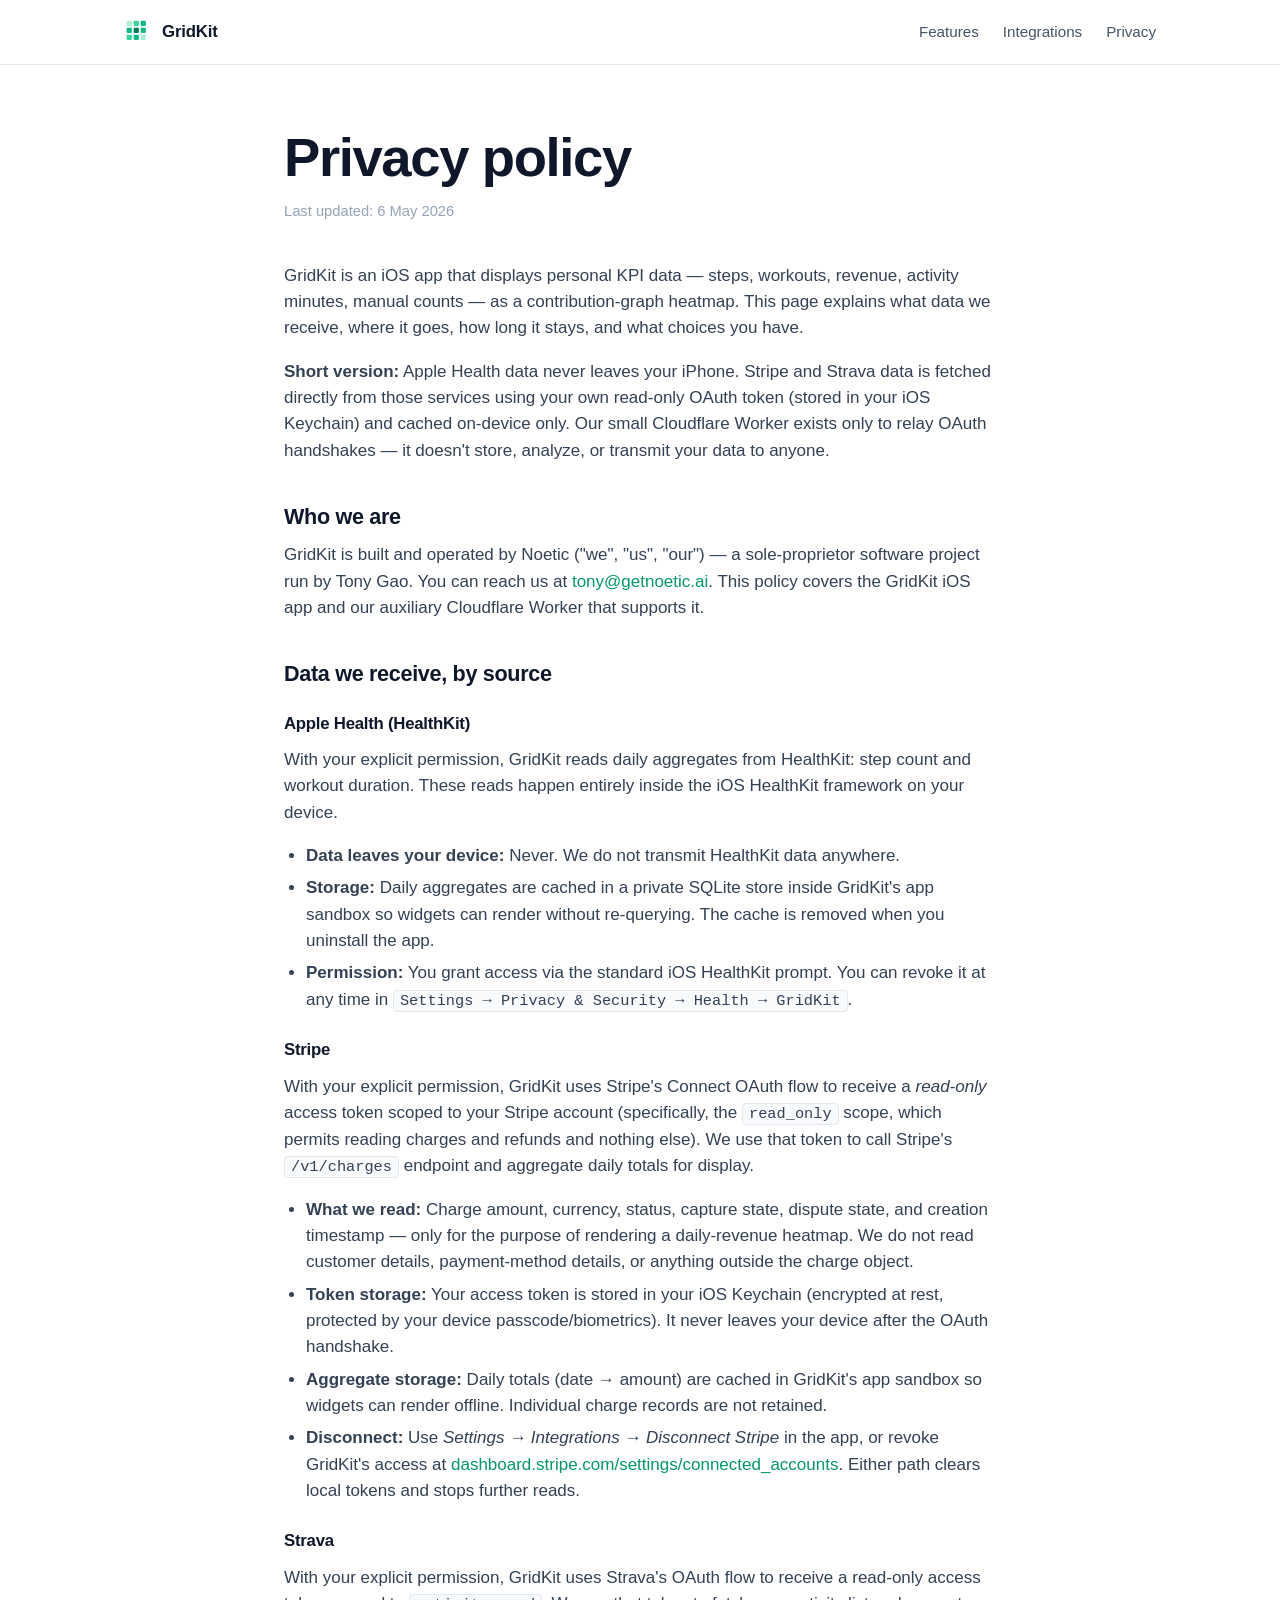
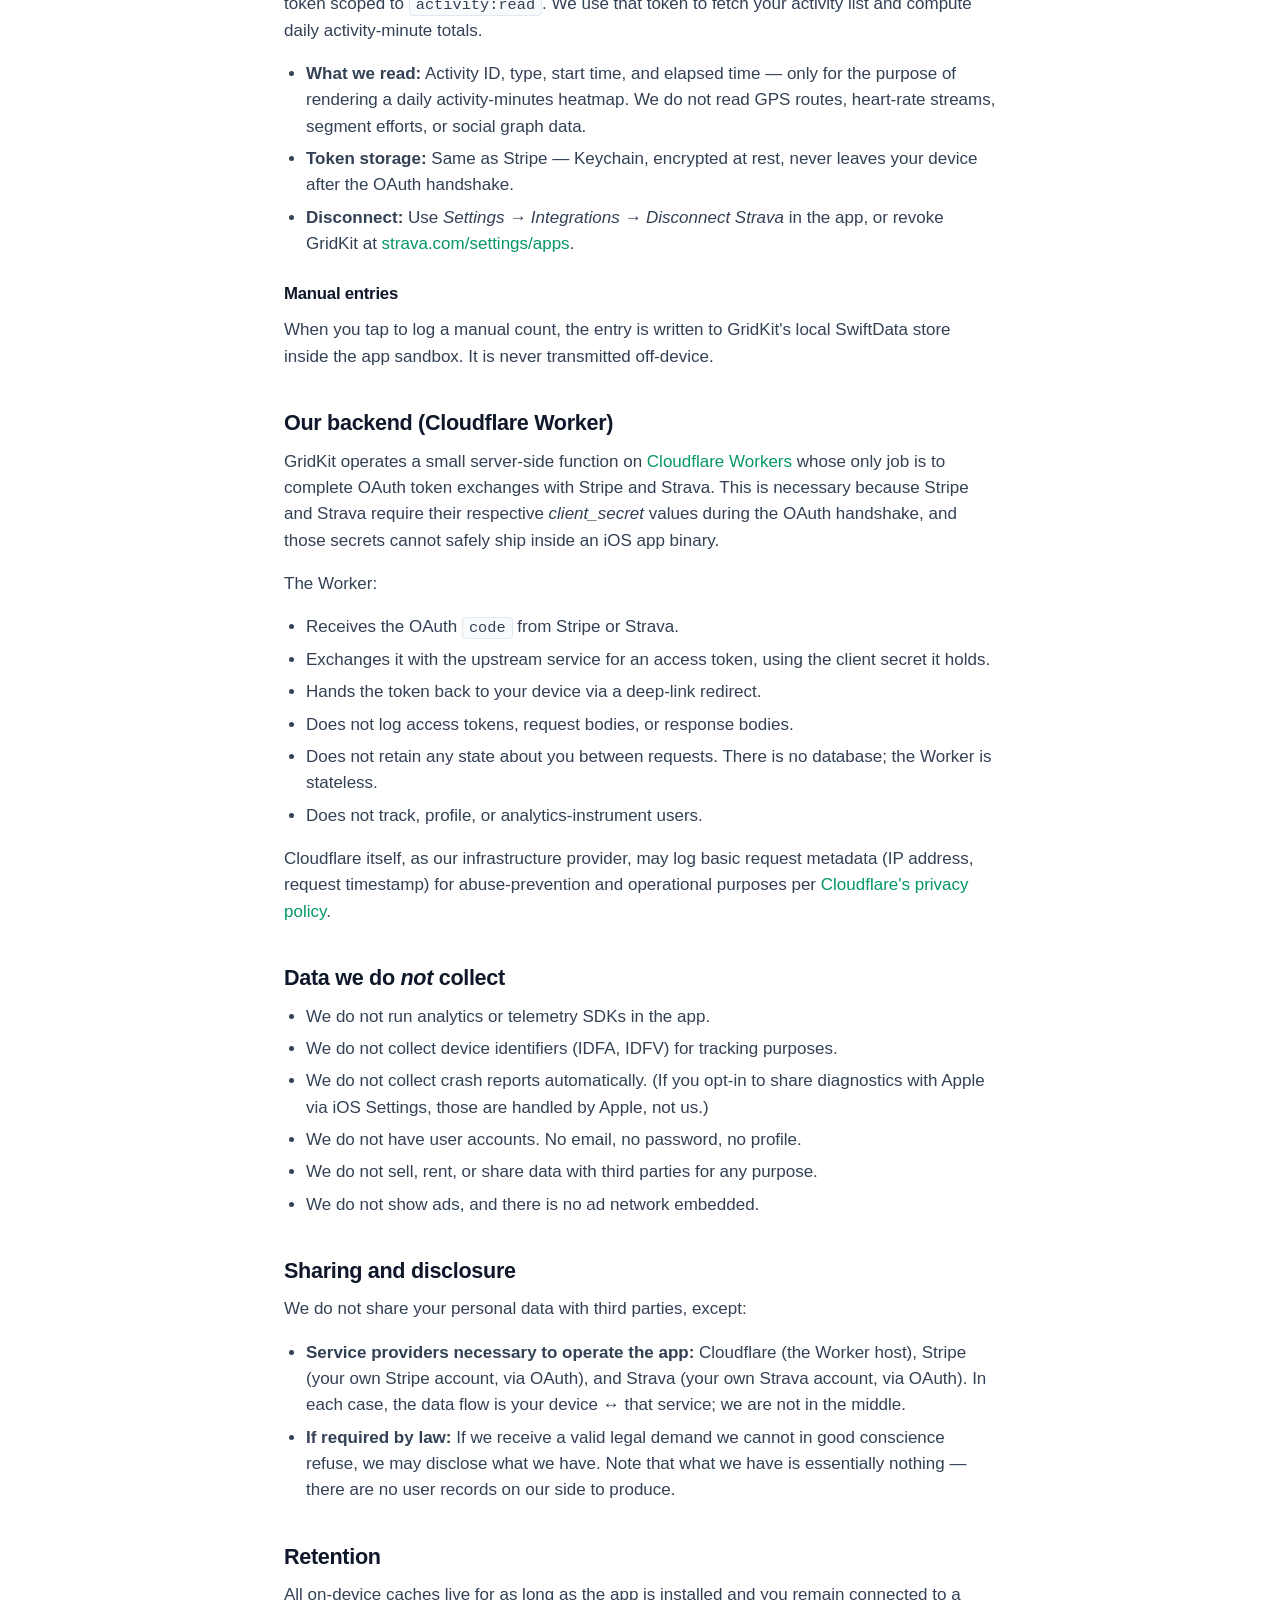
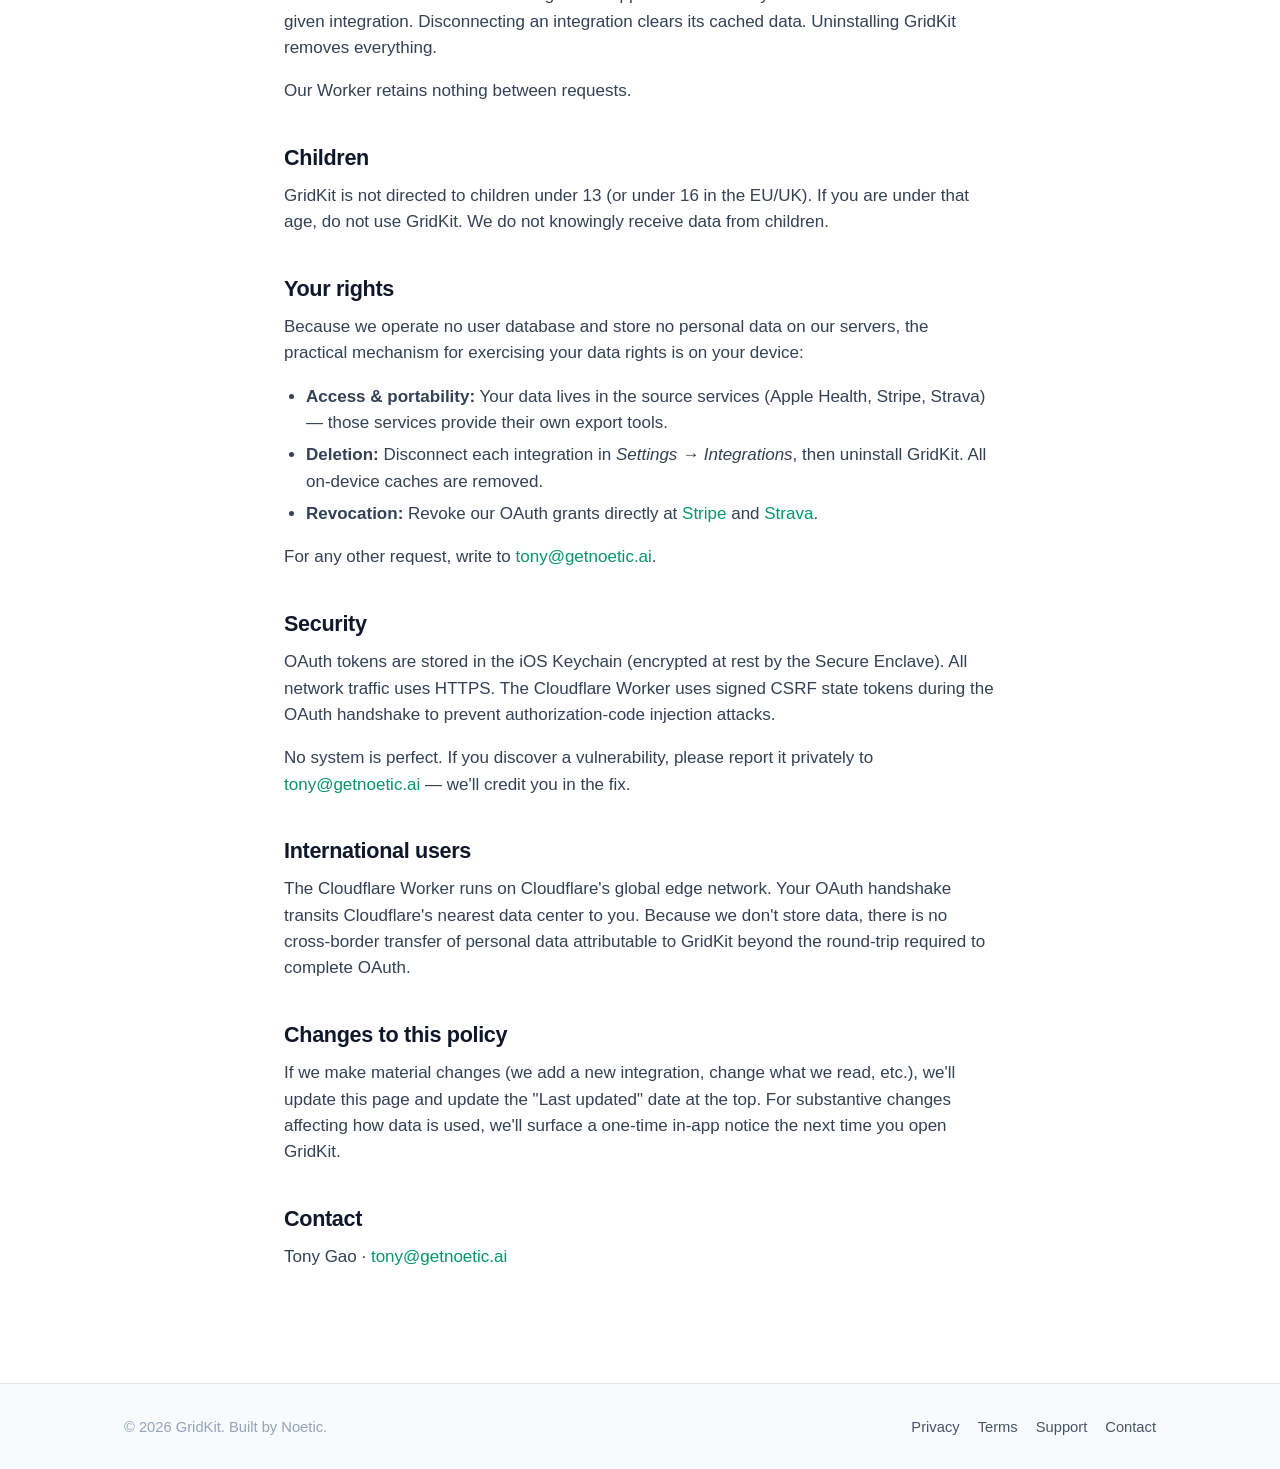
==== privacy.html @ 13c896ca "Initial commit: GridKit marketing site, privacy & terms Static HTML/CSS, no framework, no build step" ====
<!DOCTYPE html>
<html lang="en">
<head>
  <meta charset="UTF-8">
  <meta name="viewport" content="width=device-width, initial-scale=1.0">
  <title>Privacy policy — GridKit</title>
  <meta name="description" content="GridKit privacy policy. Health data stays on your device. Stripe and Strava use scoped read-only OAuth tokens stored in your iOS Keychain.">
  <link rel="icon" type="image/svg+xml" href="favicon.svg">
  <link rel="stylesheet" href="styles.css">
</head>
<body>
  <header class="site">
    <div class="container">
      <a class="brand" href="index.html">
        <svg viewBox="0 0 32 32" aria-hidden="true">
          <rect x="3"  y="3"  width="6" height="6" rx="1.2" fill="#a7f3d0"/>
          <rect x="11" y="3"  width="6" height="6" rx="1.2" fill="#34d399"/>
          <rect x="19" y="3"  width="6" height="6" rx="1.2" fill="#10b981"/>
          <rect x="3"  y="11" width="6" height="6" rx="1.2" fill="#10b981"/>
          <rect x="11" y="11" width="6" height="6" rx="1.2" fill="#047857"/>
          <rect x="19" y="11" width="6" height="6" rx="1.2" fill="#10b981"/>
          <rect x="3"  y="19" width="6" height="6" rx="1.2" fill="#34d399"/>
          <rect x="11" y="19" width="6" height="6" rx="1.2" fill="#10b981"/>
          <rect x="19" y="19" width="6" height="6" rx="1.2" fill="#a7f3d0"/>
        </svg>
        GridKit
      </a>
      <nav class="primary">
        <a href="index.html#features">Features</a>
        <a href="index.html#integrations">Integrations</a>
        <a href="privacy.html">Privacy</a>
      </nav>
    </div>
  </header>

  <article class="legal">
    <h1>Privacy policy</h1>
    <p class="updated">Last updated: 6 May 2026</p>

    <p>
      GridKit is an iOS app that displays personal KPI data — steps, workouts, revenue,
      activity minutes, manual counts — as a contribution-graph heatmap. This page
      explains what data we receive, where it goes, how long it stays, and what
      choices you have.
    </p>

    <p>
      <strong>Short version:</strong> Apple Health data never leaves your iPhone.
      Stripe and Strava data is fetched directly from those services using your own
      read-only OAuth token (stored in your iOS Keychain) and cached on-device only.
      Our small Cloudflare Worker exists only to relay OAuth handshakes — it doesn't
      store, analyze, or transmit your data to anyone.
    </p>

    <h2>Who we are</h2>
    <p>
      GridKit is built and operated by Noetic ("we", "us", "our") — a sole-proprietor
      software project run by Tony Gao. You can reach us at
      <a href="mailto:tony@getnoetic.ai">tony@getnoetic.ai</a>.
      This policy covers the GridKit iOS app and our auxiliary Cloudflare Worker
      that supports it.
    </p>

    <h2>Data we receive, by source</h2>

    <h3>Apple Health (HealthKit)</h3>
    <p>
      With your explicit permission, GridKit reads daily aggregates from HealthKit:
      step count and workout duration. These reads happen entirely inside the iOS
      HealthKit framework on your device.
    </p>
    <ul>
      <li><strong>Data leaves your device:</strong> Never. We do not transmit HealthKit data anywhere.</li>
      <li><strong>Storage:</strong> Daily aggregates are cached in a private SQLite store inside GridKit's app sandbox so widgets can render without re-querying. The cache is removed when you uninstall the app.</li>
      <li><strong>Permission:</strong> You grant access via the standard iOS HealthKit prompt. You can revoke it at any time in <code>Settings → Privacy &amp; Security → Health → GridKit</code>.</li>
    </ul>

    <h3>Stripe</h3>
    <p>
      With your explicit permission, GridKit uses Stripe's Connect OAuth flow to
      receive a <em>read-only</em> access token scoped to your Stripe account
      (specifically, the <code>read_only</code> scope, which permits reading charges
      and refunds and nothing else). We use that token to call Stripe's
      <code>/v1/charges</code> endpoint and aggregate daily totals for display.
    </p>
    <ul>
      <li><strong>What we read:</strong> Charge amount, currency, status, capture state,
        dispute state, and creation timestamp — only for the purpose of rendering
        a daily-revenue heatmap. We do not read customer details, payment-method
        details, or anything outside the charge object.</li>
      <li><strong>Token storage:</strong> Your access token is stored in your iOS
        Keychain (encrypted at rest, protected by your device passcode/biometrics).
        It never leaves your device after the OAuth handshake.</li>
      <li><strong>Aggregate storage:</strong> Daily totals (date → amount) are
        cached in GridKit's app sandbox so widgets can render offline. Individual
        charge records are not retained.</li>
      <li><strong>Disconnect:</strong> Use <em>Settings → Integrations → Disconnect
        Stripe</em> in the app, or revoke GridKit's access at
        <a href="https://dashboard.stripe.com/settings/connected_accounts" rel="noopener">dashboard.stripe.com/settings/connected_accounts</a>.
        Either path clears local tokens and stops further reads.</li>
    </ul>

    <h3>Strava</h3>
    <p>
      With your explicit permission, GridKit uses Strava's OAuth flow to receive a
      read-only access token scoped to <code>activity:read</code>. We use that token
      to fetch your activity list and compute daily activity-minute totals.
    </p>
    <ul>
      <li><strong>What we read:</strong> Activity ID, type, start time, and elapsed
        time — only for the purpose of rendering a daily activity-minutes heatmap.
        We do not read GPS routes, heart-rate streams, segment efforts, or social
        graph data.</li>
      <li><strong>Token storage:</strong> Same as Stripe — Keychain, encrypted at rest,
        never leaves your device after the OAuth handshake.</li>
      <li><strong>Disconnect:</strong> Use <em>Settings → Integrations → Disconnect
        Strava</em> in the app, or revoke GridKit at
        <a href="https://www.strava.com/settings/apps" rel="noopener">strava.com/settings/apps</a>.</li>
    </ul>

    <h3>Manual entries</h3>
    <p>
      When you tap to log a manual count, the entry is written to GridKit's local
      SwiftData store inside the app sandbox. It is never transmitted off-device.
    </p>

    <h2>Our backend (Cloudflare Worker)</h2>
    <p>
      GridKit operates a small server-side function on
      <a href="https://workers.cloudflare.com" rel="noopener">Cloudflare Workers</a>
      whose only job is to complete OAuth token exchanges with Stripe and Strava.
      This is necessary because Stripe and Strava require their respective
      <em>client_secret</em> values during the OAuth handshake, and those secrets
      cannot safely ship inside an iOS app binary.
    </p>
    <p>The Worker:</p>
    <ul>
      <li>Receives the OAuth <code>code</code> from Stripe or Strava.</li>
      <li>Exchanges it with the upstream service for an access token, using the
        client secret it holds.</li>
      <li>Hands the token back to your device via a deep-link redirect.</li>
      <li>Does not log access tokens, request bodies, or response bodies.</li>
      <li>Does not retain any state about you between requests. There is no
        database; the Worker is stateless.</li>
      <li>Does not track, profile, or analytics-instrument users.</li>
    </ul>
    <p>
      Cloudflare itself, as our infrastructure provider, may log basic request
      metadata (IP address, request timestamp) for abuse-prevention and
      operational purposes per
      <a href="https://www.cloudflare.com/privacypolicy/" rel="noopener">Cloudflare's privacy policy</a>.
    </p>

    <h2>Data we do <em>not</em> collect</h2>
    <ul>
      <li>We do not run analytics or telemetry SDKs in the app.</li>
      <li>We do not collect device identifiers (IDFA, IDFV) for tracking purposes.</li>
      <li>We do not collect crash reports automatically. (If you opt-in to share
        diagnostics with Apple via iOS Settings, those are handled by Apple, not us.)</li>
      <li>We do not have user accounts. No email, no password, no profile.</li>
      <li>We do not sell, rent, or share data with third parties for any purpose.</li>
      <li>We do not show ads, and there is no ad network embedded.</li>
    </ul>

    <h2>Sharing and disclosure</h2>
    <p>
      We do not share your personal data with third parties, except:
    </p>
    <ul>
      <li><strong>Service providers necessary to operate the app:</strong> Cloudflare
        (the Worker host), Stripe (your own Stripe account, via OAuth), and Strava
        (your own Strava account, via OAuth). In each case, the data flow is your
        device ↔ that service; we are not in the middle.</li>
      <li><strong>If required by law:</strong> If we receive a valid legal demand
        we cannot in good conscience refuse, we may disclose what we have. Note
        that what we have is essentially nothing — there are no user records on
        our side to produce.</li>
    </ul>

    <h2>Retention</h2>
    <p>
      All on-device caches live for as long as the app is installed and you remain
      connected to a given integration. Disconnecting an integration clears its
      cached data. Uninstalling GridKit removes everything.
    </p>
    <p>
      Our Worker retains nothing between requests.
    </p>

    <h2>Children</h2>
    <p>
      GridKit is not directed to children under 13 (or under 16 in the EU/UK).
      If you are under that age, do not use GridKit. We do not knowingly receive
      data from children.
    </p>

    <h2>Your rights</h2>
    <p>
      Because we operate no user database and store no personal data on our
      servers, the practical mechanism for exercising your data rights is on your
      device:
    </p>
    <ul>
      <li><strong>Access &amp; portability:</strong> Your data lives in the source
        services (Apple Health, Stripe, Strava) — those services provide their
        own export tools.</li>
      <li><strong>Deletion:</strong> Disconnect each integration in
        <em>Settings → Integrations</em>, then uninstall GridKit. All on-device
        caches are removed.</li>
      <li><strong>Revocation:</strong> Revoke our OAuth grants directly at
        <a href="https://dashboard.stripe.com/settings/connected_accounts" rel="noopener">Stripe</a>
        and <a href="https://www.strava.com/settings/apps" rel="noopener">Strava</a>.</li>
    </ul>
    <p>
      For any other request, write to
      <a href="mailto:tony@getnoetic.ai">tony@getnoetic.ai</a>.
    </p>

    <h2>Security</h2>
    <p>
      OAuth tokens are stored in the iOS Keychain (encrypted at rest by the
      Secure Enclave). All network traffic uses HTTPS. The Cloudflare Worker
      uses signed CSRF state tokens during the OAuth handshake to prevent
      authorization-code injection attacks.
    </p>
    <p>
      No system is perfect. If you discover a vulnerability, please report it
      privately to <a href="mailto:tony@getnoetic.ai">tony@getnoetic.ai</a> —
      we'll credit you in the fix.
    </p>

    <h2>International users</h2>
    <p>
      The Cloudflare Worker runs on Cloudflare's global edge network. Your
      OAuth handshake transits Cloudflare's nearest data center to you.
      Because we don't store data, there is no cross-border transfer of
      personal data attributable to GridKit beyond the round-trip required
      to complete OAuth.
    </p>

    <h2>Changes to this policy</h2>
    <p>
      If we make material changes (we add a new integration, change what we
      read, etc.), we'll update this page and update the "Last updated" date
      at the top. For substantive changes affecting how data is used, we'll
      surface a one-time in-app notice the next time you open GridKit.
    </p>

    <h2>Contact</h2>
    <p>
      Tony Gao · <a href="mailto:tony@getnoetic.ai">tony@getnoetic.ai</a>
    </p>
  </article>

  <footer class="site">
    <div class="container">
      <span>© 2026 GridKit. Built by Noetic.</span>
      <nav>
        <a href="privacy.html">Privacy</a>
        <a href="terms.html">Terms</a>
        <a href="support.html">Support</a>
        <a href="mailto:tony@getnoetic.ai">Contact</a>
      </nav>
    </div>
  </footer>
</body>
</html>
---- styles.css ----
/* GridKit landing — clean, dark-mode-aware, no framework. */

:root {
  --green-50:  #ecfdf5;
  --green-200: #a7f3d0;
  --green-400: #34d399;
  --green-500: #10b981;
  --green-600: #059669;
  --green-700: #047857;
  --ink-900: #0f172a;
  --ink-700: #334155;
  --ink-600: #475569;
  --ink-400: #94a3b8;
  --ink-200: #e2e8f0;
  --bg: #ffffff;
  --bg-soft: #f8fafc;
  --bg-elev: #ffffff;
  --border: #e2e8f0;
  --shadow: 0 1px 3px rgba(15, 23, 42, 0.06), 0 8px 24px -12px rgba(15, 23, 42, 0.08);
  --radius: 12px;
  --max-w: 1080px;
}

@media (prefers-color-scheme: dark) {
  :root {
    --ink-900: #f8fafc;
    --ink-700: #cbd5e1;
    --ink-600: #94a3b8;
    --ink-400: #64748b;
    --ink-200: #334155;
    --bg: #0b1220;
    --bg-soft: #0f172a;
    --bg-elev: #111c33;
    --border: #1e293b;
    --shadow: 0 1px 3px rgba(0, 0, 0, 0.4), 0 8px 24px -12px rgba(0, 0, 0, 0.6);
  }
}

* { box-sizing: border-box; }

html, body {
  margin: 0;
  padding: 0;
}

body {
  font-family: -apple-system, BlinkMacSystemFont, "SF Pro Text", "Inter", "Segoe UI", Roboto, sans-serif;
  font-size: 17px;
  line-height: 1.55;
  color: var(--ink-700);
  background: var(--bg);
  -webkit-font-smoothing: antialiased;
  -moz-osx-font-smoothing: grayscale;
}

a {
  color: var(--green-600);
  text-decoration: none;
  border-bottom: 1px solid transparent;
  transition: border-color .15s ease;
}
a:hover { border-bottom-color: var(--green-400); }

h1, h2, h3 {
  color: var(--ink-900);
  letter-spacing: -0.015em;
  margin: 0 0 .6em;
}
h1 { font-size: clamp(2.2rem, 5vw, 3.4rem); line-height: 1.08; letter-spacing: -0.025em; }
h2 { font-size: clamp(1.5rem, 3vw, 2.1rem); line-height: 1.18; }
h3 { font-size: 1.15rem; }

p { margin: 0 0 1em; }

.container {
  max-width: var(--max-w);
  margin: 0 auto;
  padding: 0 24px;
}

/* ── Header ─────────────────────────────────────────────── */

header.site {
  position: sticky;
  top: 0;
  z-index: 10;
  background: color-mix(in srgb, var(--bg) 85%, transparent);
  backdrop-filter: saturate(150%) blur(10px);
  -webkit-backdrop-filter: saturate(150%) blur(10px);
  border-bottom: 1px solid var(--border);
}
header.site .container {
  display: flex;
  align-items: center;
  justify-content: space-between;
  height: 64px;
}
.brand {
  display: flex;
  align-items: center;
  gap: 10px;
  color: var(--ink-900);
  font-weight: 700;
  font-size: 1.05rem;
  letter-spacing: -0.01em;
  border: none;
}
.brand:hover { border: none; }
.brand svg { width: 28px; height: 28px; }
nav.primary {
  display: flex;
  gap: 24px;
  font-size: 0.95rem;
}
nav.primary a {
  color: var(--ink-600);
  border: none;
}
nav.primary a:hover { color: var(--ink-900); }
@media (max-width: 600px) {
  nav.primary { display: none; }
}

/* ── Hero ───────────────────────────────────────────────── */

section.hero {
  padding: 80px 0 60px;
}
section.hero .lede {
  font-size: 1.2rem;
  color: var(--ink-600);
  max-width: 640px;
  margin-bottom: 32px;
}
.cta {
  display: inline-block;
  background: var(--green-600);
  color: white;
  font-weight: 600;
  padding: 12px 22px;
  border-radius: 10px;
  border: none;
  font-size: 1rem;
  box-shadow: 0 1px 0 rgba(0,0,0,.05) inset, 0 8px 16px -8px rgba(5, 150, 105, .5);
  transition: transform .12s ease, box-shadow .12s ease, background .12s ease;
}
.cta:hover {
  background: var(--green-700);
  transform: translateY(-1px);
  box-shadow: 0 1px 0 rgba(0,0,0,.05) inset, 0 12px 20px -8px rgba(5, 150, 105, .55);
  border: none;
}
.cta-note {
  display: block;
  margin-top: 12px;
  font-size: 0.9rem;
  color: var(--ink-400);
}

/* ── Hero heatmap visual ───────────────────────────────── */

.heatmap {
  margin-top: 56px;
  display: grid;
  grid-template-columns: repeat(52, 1fr);
  gap: 4px;
  max-width: 720px;
  padding: 24px;
  background: var(--bg-elev);
  border: 1px solid var(--border);
  border-radius: var(--radius);
  box-shadow: var(--shadow);
}
.heatmap .col {
  display: grid;
  grid-template-rows: repeat(7, 1fr);
  gap: 4px;
  aspect-ratio: 1 / 7;
}
.heatmap .cell {
  aspect-ratio: 1;
  border-radius: 3px;
  background: var(--ink-200);
}
.heatmap .cell.l1 { background: var(--green-200); }
.heatmap .cell.l2 { background: var(--green-400); }
.heatmap .cell.l3 { background: var(--green-500); }
.heatmap .cell.l4 { background: var(--green-700); }

/* ── Features ───────────────────────────────────────────── */

section.features { padding: 56px 0; }
.features-grid {
  display: grid;
  grid-template-columns: repeat(auto-fit, minmax(260px, 1fr));
  gap: 24px;
  margin-top: 32px;
}
.feature {
  background: var(--bg-elev);
  border: 1px solid var(--border);
  border-radius: var(--radius);
  padding: 24px;
  box-shadow: var(--shadow);
}
.feature .icon {
  display: inline-flex;
  align-items: center;
  justify-content: center;
  width: 36px;
  height: 36px;
  border-radius: 8px;
  background: var(--green-50);
  color: var(--green-700);
  margin-bottom: 14px;
}
@media (prefers-color-scheme: dark) {
  .feature .icon { background: rgba(16,185,129,.12); }
}
.feature h3 { margin: 0 0 8px; font-size: 1.05rem; }
.feature p { font-size: 0.95rem; color: var(--ink-600); margin: 0; }

/* ── Integrations ───────────────────────────────────────── */

section.integrations {
  background: var(--bg-soft);
  padding: 56px 0;
  border-top: 1px solid var(--border);
  border-bottom: 1px solid var(--border);
}
.integrations-grid {
  display: grid;
  grid-template-columns: repeat(auto-fit, minmax(220px, 1fr));
  gap: 16px;
  margin-top: 24px;
}
.integration {
  display: flex;
  align-items: center;
  gap: 14px;
  padding: 18px;
  background: var(--bg-elev);
  border: 1px solid var(--border);
  border-radius: var(--radius);
}
.integration .label .name { color: var(--ink-900); font-weight: 600; }
.integration .label .desc { font-size: 0.88rem; color: var(--ink-400); }
.integration .glyph {
  width: 32px;
  height: 32px;
  border-radius: 8px;
  background: var(--ink-200);
  display: inline-flex;
  align-items: center;
  justify-content: center;
  color: var(--ink-700);
  flex-shrink: 0;
}

/* ── Privacy callout ────────────────────────────────────── */

section.privacy-callout {
  padding: 64px 0;
}
.privacy-callout .card {
  background: var(--bg-elev);
  border: 1px solid var(--border);
  border-radius: var(--radius);
  padding: 36px;
  box-shadow: var(--shadow);
  display: flex;
  flex-direction: column;
  align-items: flex-start;
  gap: 14px;
}
.privacy-callout .pill {
  display: inline-block;
  font-size: 0.78rem;
  letter-spacing: 0.06em;
  text-transform: uppercase;
  color: var(--green-700);
  background: var(--green-50);
  padding: 4px 10px;
  border-radius: 999px;
  font-weight: 600;
}
@media (prefers-color-scheme: dark) {
  .privacy-callout .pill { background: rgba(16,185,129,.12); color: var(--green-400); }
}

/* ── Footer ─────────────────────────────────────────────── */

footer.site {
  border-top: 1px solid var(--border);
  padding: 32px 0;
  background: var(--bg-soft);
  color: var(--ink-400);
  font-size: 0.92rem;
}
footer.site .container {
  display: flex;
  flex-wrap: wrap;
  justify-content: space-between;
  align-items: center;
  gap: 16px;
}
footer.site nav {
  display: flex;
  gap: 18px;
}
footer.site nav a {
  color: var(--ink-600);
  border: none;
}
footer.site nav a:hover { color: var(--ink-900); }

/* ── Legal pages (privacy, terms, support) ─────────────── */

article.legal {
  max-width: 760px;
  margin: 0 auto;
  padding: 64px 24px 96px;
}
article.legal h1 { margin-bottom: 12px; }
article.legal .updated {
  color: var(--ink-400);
  font-size: 0.92rem;
  margin-bottom: 40px;
}
article.legal h2 {
  margin-top: 40px;
  font-size: 1.35rem;
}
article.legal h3 {
  margin-top: 24px;
  font-size: 1.05rem;
}
article.legal ul, article.legal ol {
  padding-left: 22px;
  margin: 0 0 1em;
}
article.legal li { margin-bottom: 6px; }
article.legal code {
  font-family: ui-monospace, SF Mono, Menlo, Consolas, monospace;
  font-size: 0.9em;
  background: var(--bg-soft);
  border: 1px solid var(--border);
  padding: 1px 6px;
  border-radius: 4px;
}
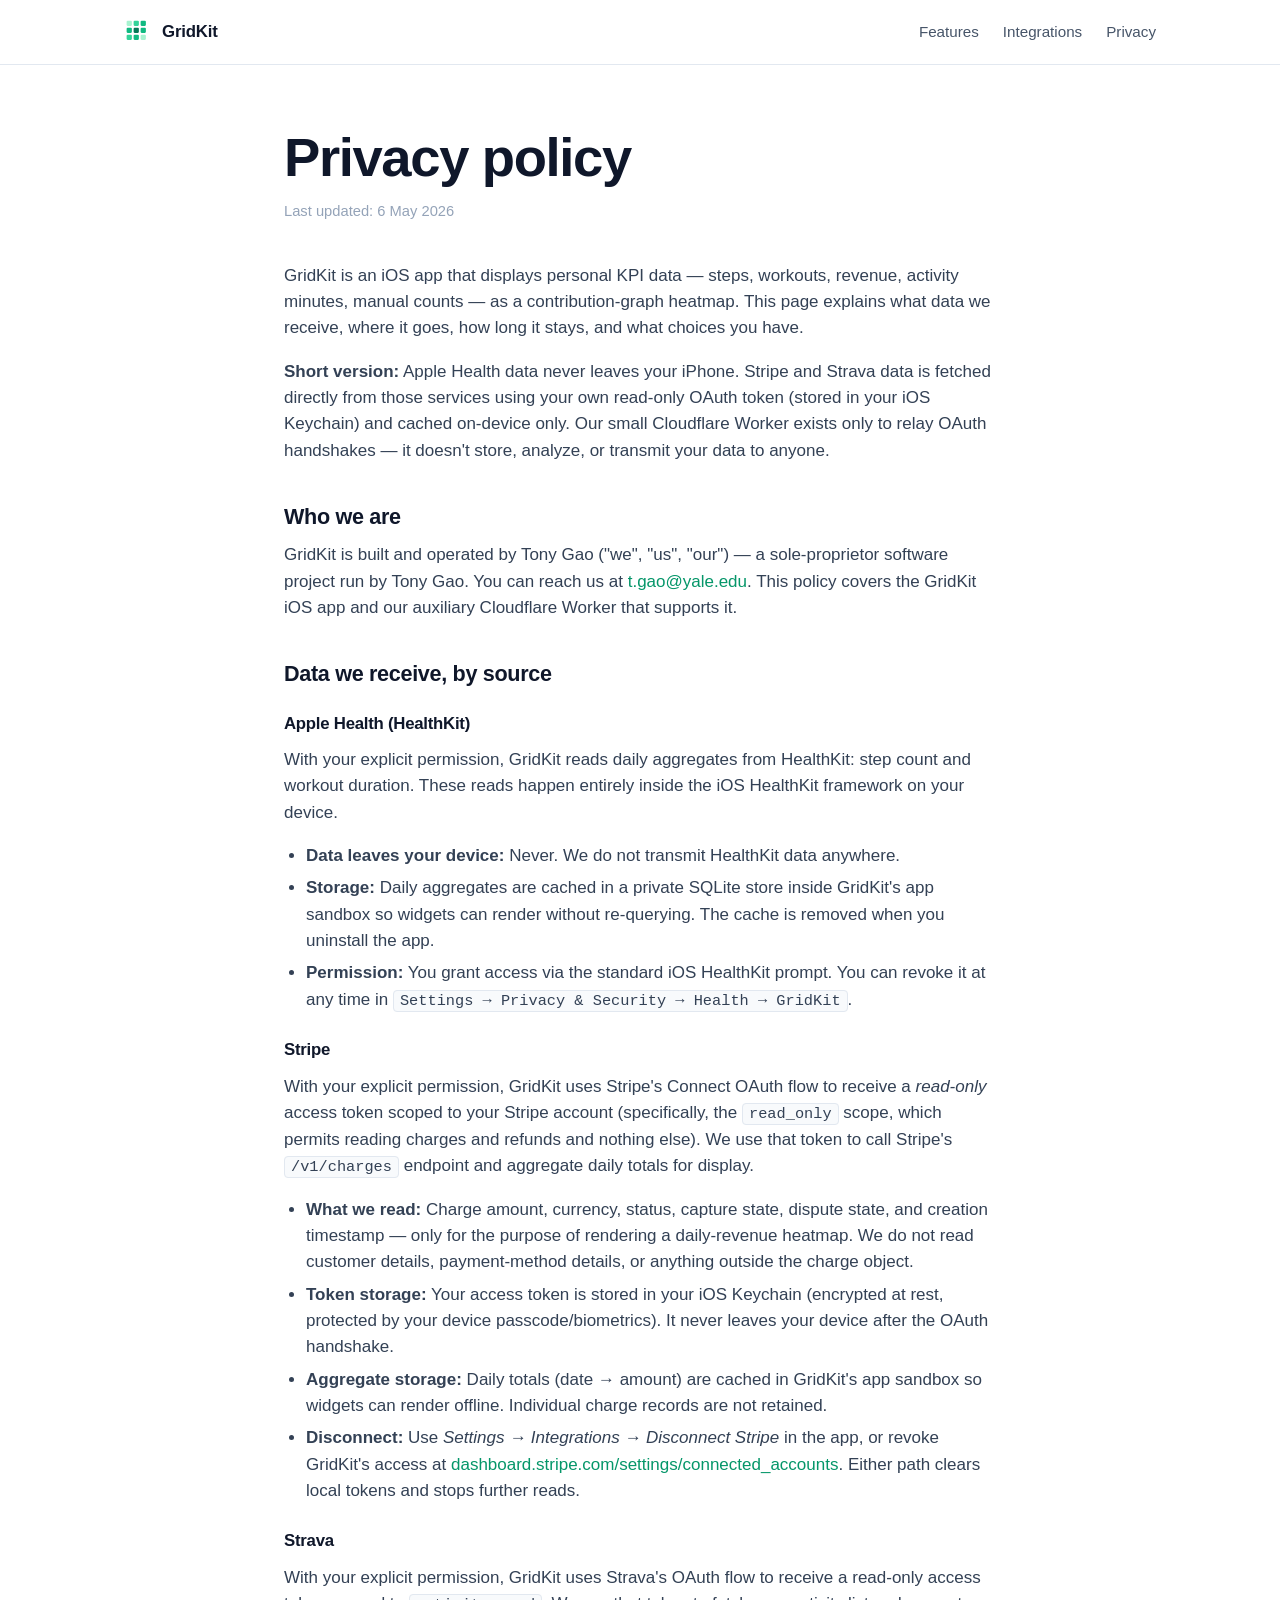
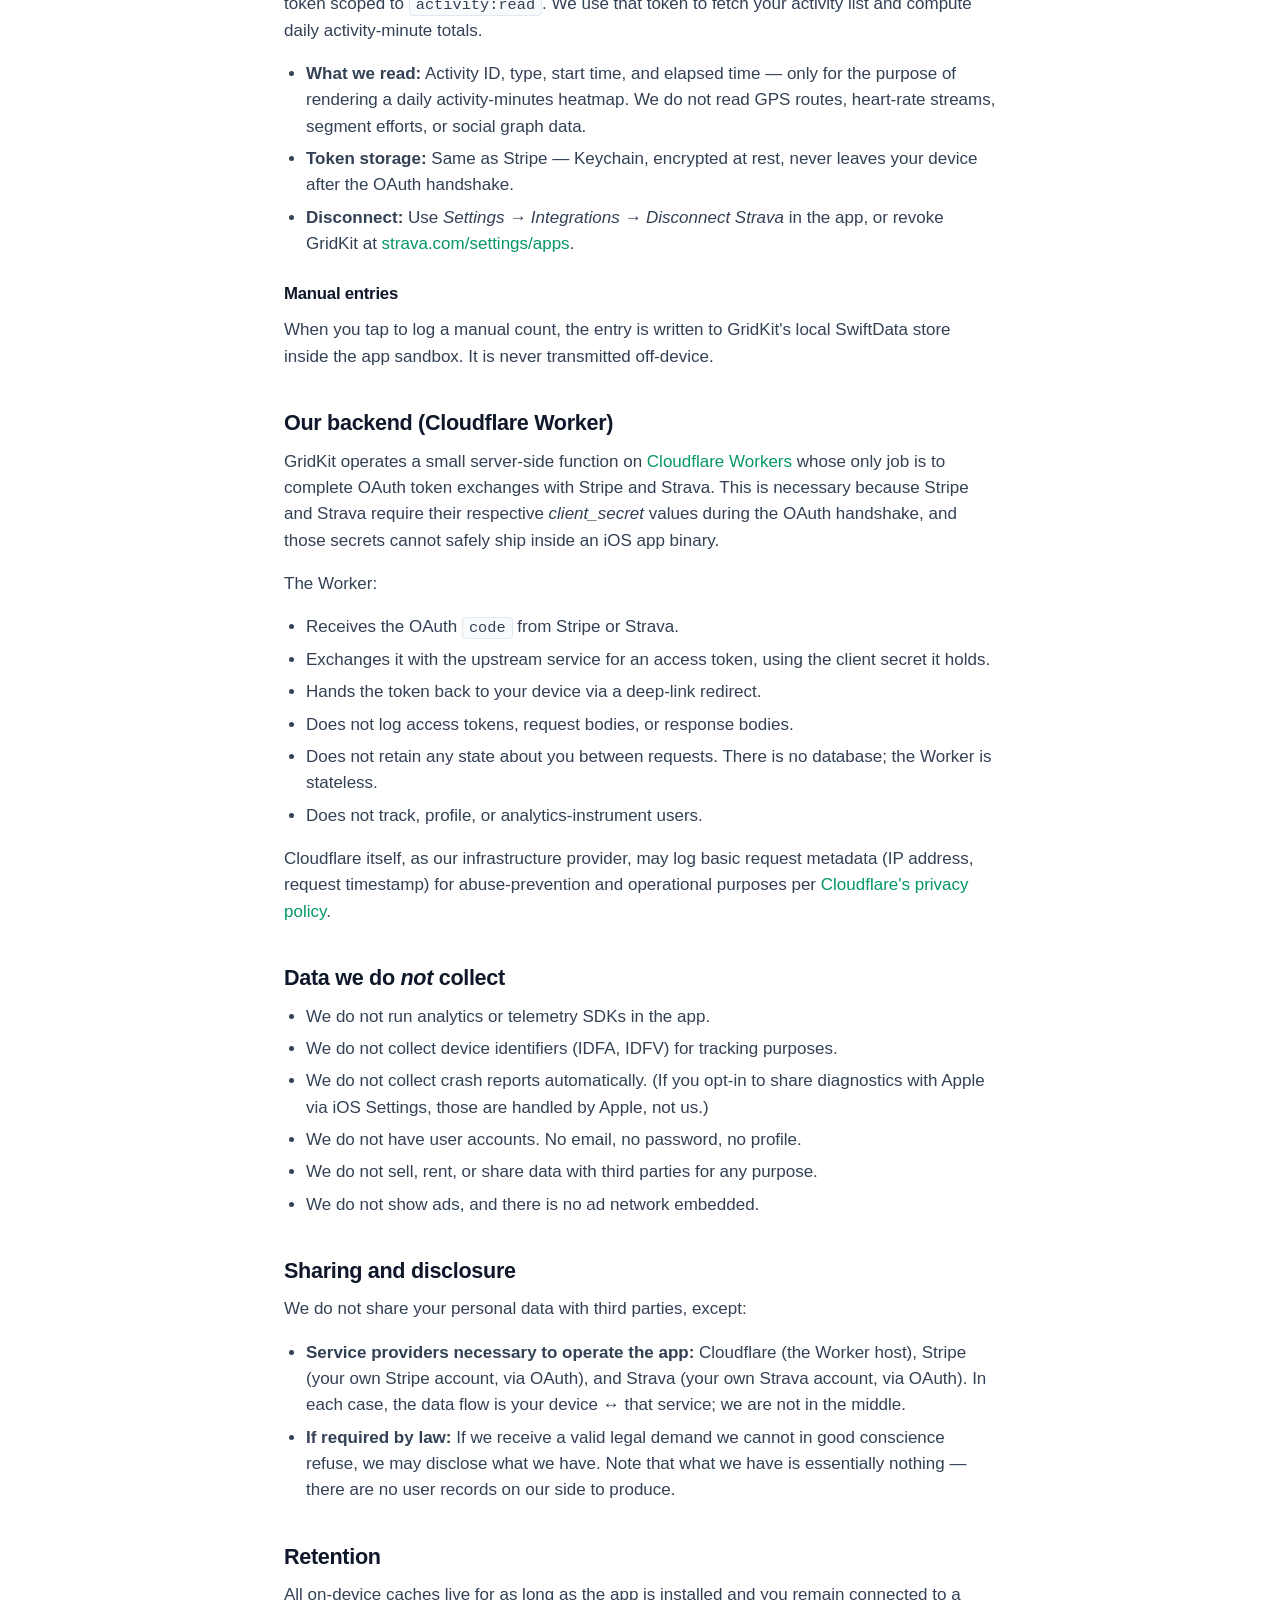
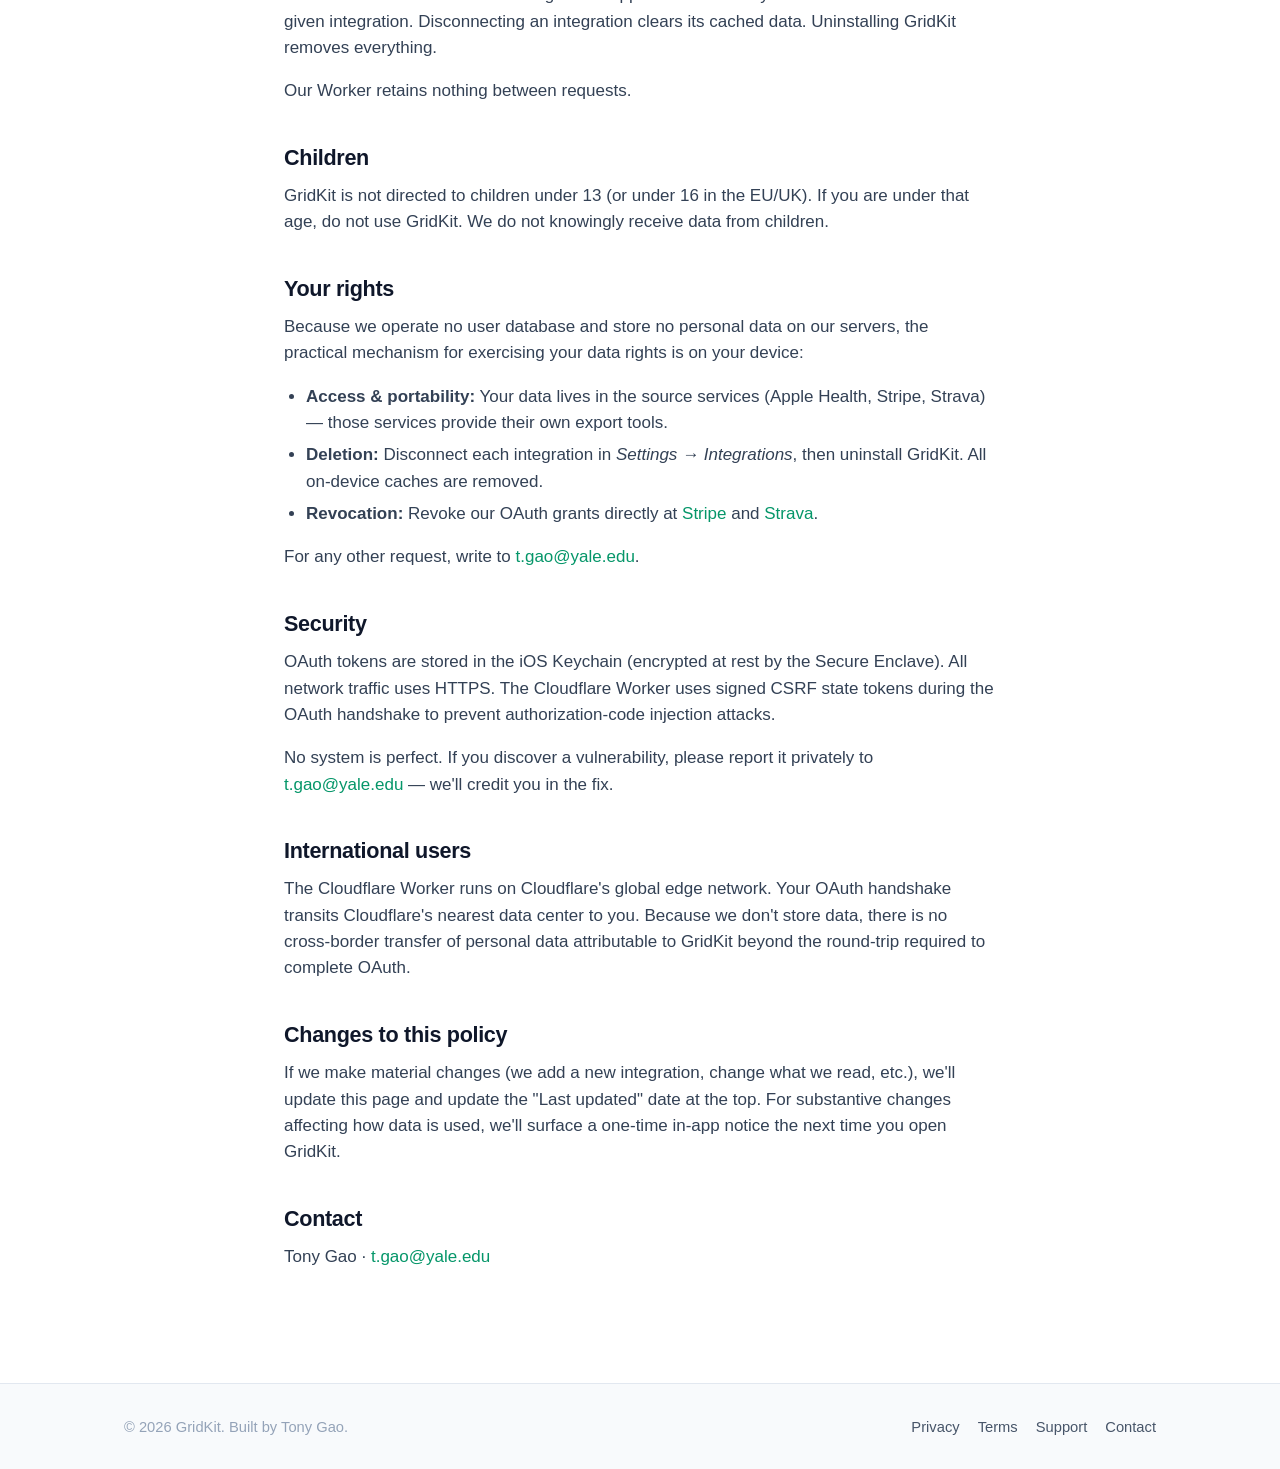
==== commit f01e99c2: "Replace Noetic mentions with Tony Gao; switch contact to t.gao@yale.edu" ====
--- a/privacy.html
+++ b/privacy.html
@@ -54,9 +54,9 @@
 
     <h2>Who we are</h2>
     <p>
-      GridKit is built and operated by Noetic ("we", "us", "our") — a sole-proprietor
+      GridKit is built and operated by Tony Gao ("we", "us", "our") — a sole-proprietor
       software project run by Tony Gao. You can reach us at
-      <a href="mailto:tony@getnoetic.ai">tony@getnoetic.ai</a>.
+      <a href="mailto:t.gao@yale.edu">t.gao@yale.edu</a>.
       This policy covers the GridKit iOS app and our auxiliary Cloudflare Worker
       that supports it.
     </p>
@@ -213,7 +213,7 @@
     </ul>
     <p>
       For any other request, write to
-      <a href="mailto:tony@getnoetic.ai">tony@getnoetic.ai</a>.
+      <a href="mailto:t.gao@yale.edu">t.gao@yale.edu</a>.
     </p>
 
     <h2>Security</h2>
@@ -225,7 +225,7 @@
     </p>
     <p>
       No system is perfect. If you discover a vulnerability, please report it
-      privately to <a href="mailto:tony@getnoetic.ai">tony@getnoetic.ai</a> —
+      privately to <a href="mailto:t.gao@yale.edu">t.gao@yale.edu</a> —
       we'll credit you in the fix.
     </p>
 
@@ -248,18 +248,18 @@
 
     <h2>Contact</h2>
     <p>
-      Tony Gao · <a href="mailto:tony@getnoetic.ai">tony@getnoetic.ai</a>
+      Tony Gao · <a href="mailto:t.gao@yale.edu">t.gao@yale.edu</a>
     </p>
   </article>
 
   <footer class="site">
     <div class="container">
-      <span>© 2026 GridKit. Built by Noetic.</span>
+      <span>© 2026 GridKit. Built by Tony Gao.</span>
       <nav>
         <a href="privacy.html">Privacy</a>
         <a href="terms.html">Terms</a>
         <a href="support.html">Support</a>
-        <a href="mailto:tony@getnoetic.ai">Contact</a>
+        <a href="mailto:t.gao@yale.edu">Contact</a>
       </nav>
     </div>
   </footer>
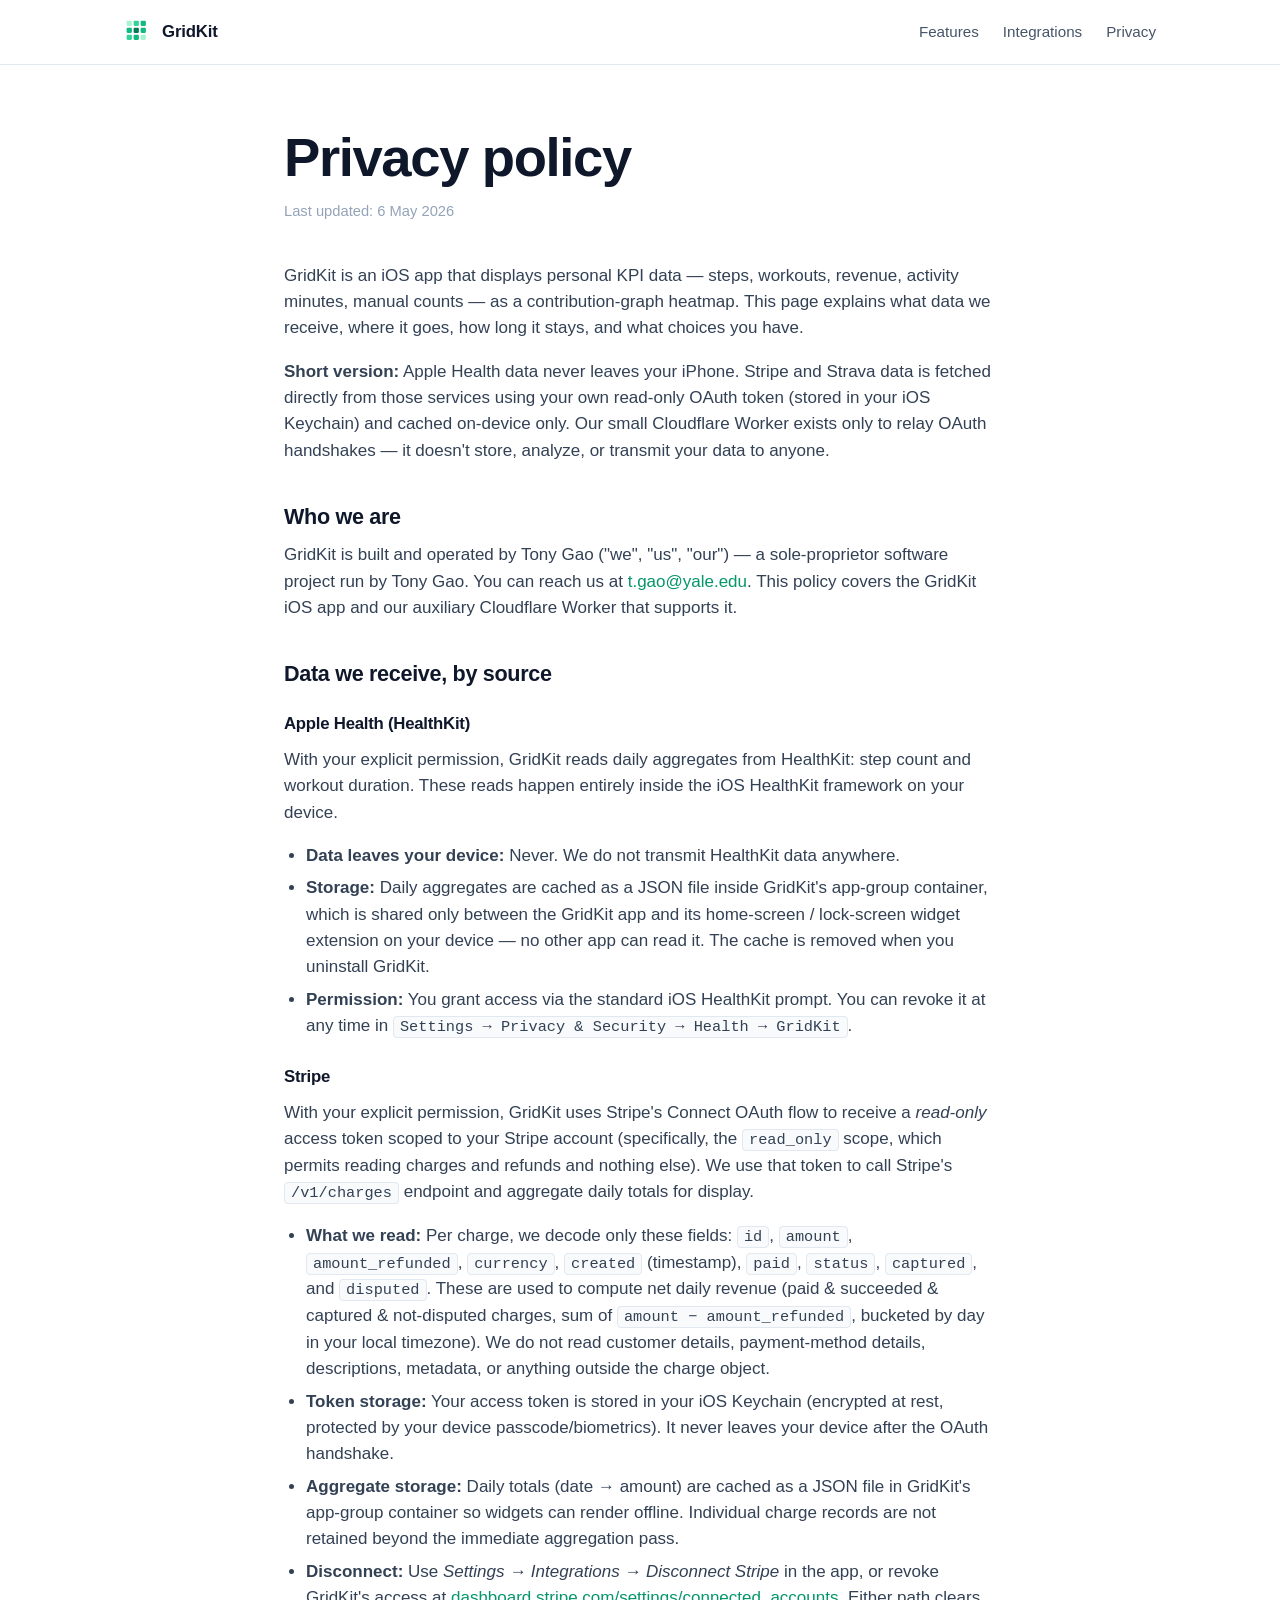
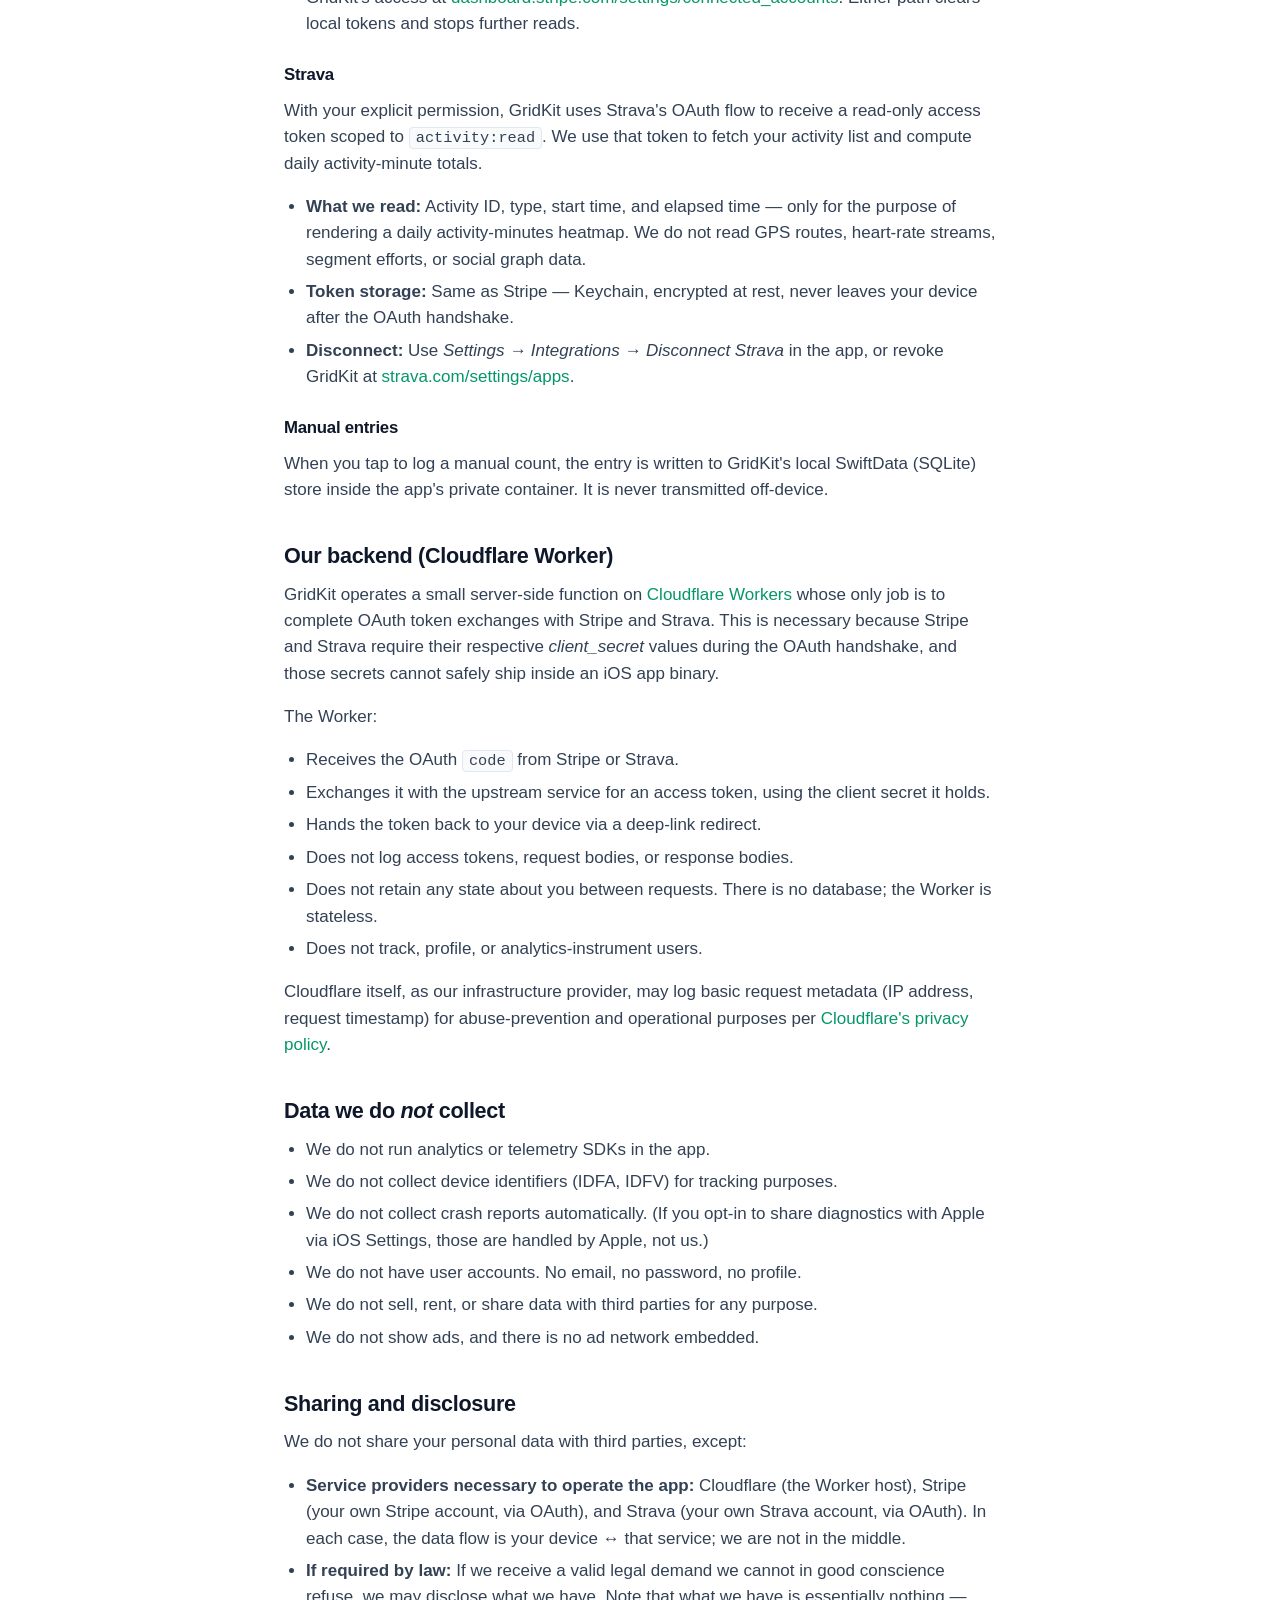
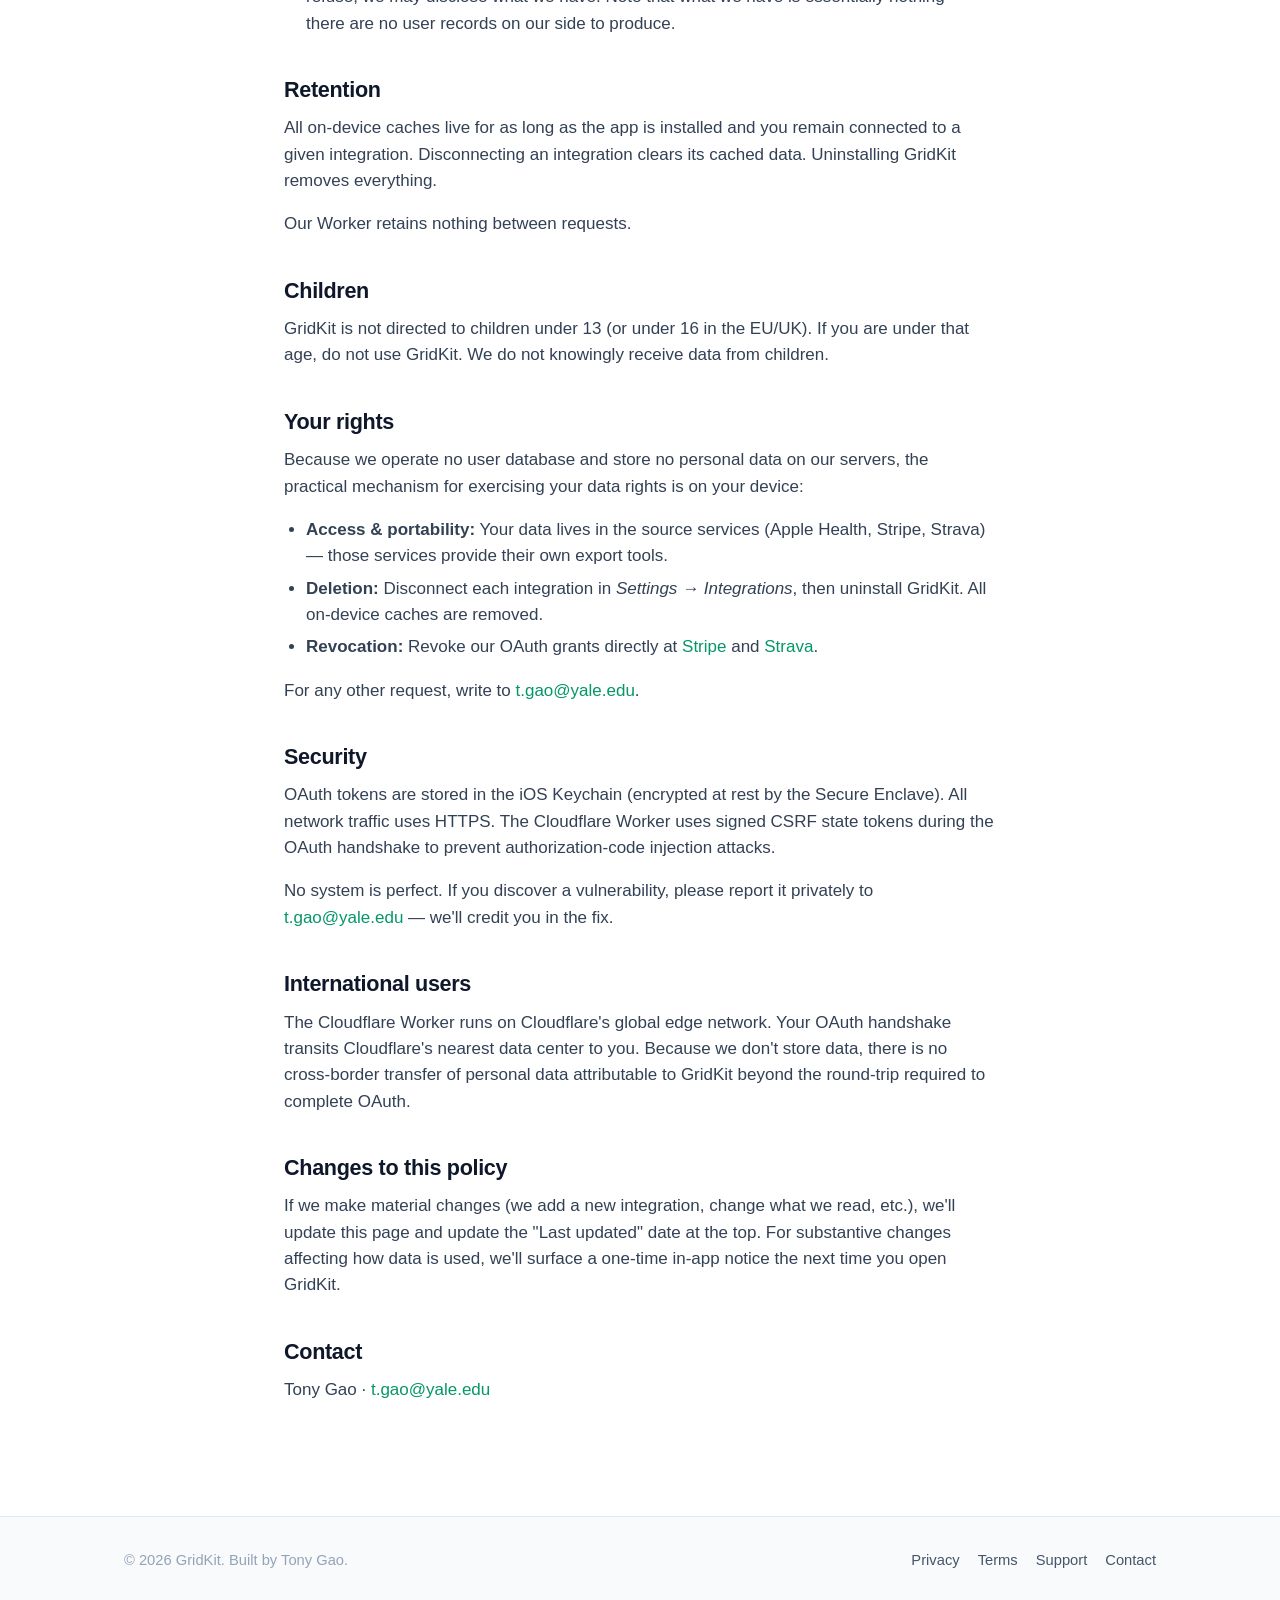
==== commit ef2e6803: "Privacy: list exact Charge fields decoded; clarify cache shape (JSON in app group) - Stripe section " ====
--- a/privacy.html
+++ b/privacy.html
@@ -71,7 +71,7 @@
     </p>
     <ul>
       <li><strong>Data leaves your device:</strong> Never. We do not transmit HealthKit data anywhere.</li>
-      <li><strong>Storage:</strong> Daily aggregates are cached in a private SQLite store inside GridKit's app sandbox so widgets can render without re-querying. The cache is removed when you uninstall the app.</li>
+      <li><strong>Storage:</strong> Daily aggregates are cached as a JSON file inside GridKit's app-group container, which is shared only between the GridKit app and its home-screen / lock-screen widget extension on your device — no other app can read it. The cache is removed when you uninstall GridKit.</li>
       <li><strong>Permission:</strong> You grant access via the standard iOS HealthKit prompt. You can revoke it at any time in <code>Settings → Privacy &amp; Security → Health → GridKit</code>.</li>
     </ul>
 
@@ -84,16 +84,22 @@
       <code>/v1/charges</code> endpoint and aggregate daily totals for display.
     </p>
     <ul>
-      <li><strong>What we read:</strong> Charge amount, currency, status, capture state,
-        dispute state, and creation timestamp — only for the purpose of rendering
-        a daily-revenue heatmap. We do not read customer details, payment-method
-        details, or anything outside the charge object.</li>
+      <li><strong>What we read:</strong> Per charge, we decode only these fields:
+        <code>id</code>, <code>amount</code>, <code>amount_refunded</code>,
+        <code>currency</code>, <code>created</code> (timestamp), <code>paid</code>,
+        <code>status</code>, <code>captured</code>, and <code>disputed</code>.
+        These are used to compute net daily revenue (paid &amp; succeeded &amp;
+        captured &amp; not-disputed charges, sum of <code>amount &minus; amount_refunded</code>,
+        bucketed by day in your local timezone). We do not read customer details,
+        payment-method details, descriptions, metadata, or anything outside the
+        charge object.</li>
       <li><strong>Token storage:</strong> Your access token is stored in your iOS
         Keychain (encrypted at rest, protected by your device passcode/biometrics).
         It never leaves your device after the OAuth handshake.</li>
       <li><strong>Aggregate storage:</strong> Daily totals (date → amount) are
-        cached in GridKit's app sandbox so widgets can render offline. Individual
-        charge records are not retained.</li>
+        cached as a JSON file in GridKit's app-group container so widgets can
+        render offline. Individual charge records are not retained beyond
+        the immediate aggregation pass.</li>
       <li><strong>Disconnect:</strong> Use <em>Settings → Integrations → Disconnect
         Stripe</em> in the app, or revoke GridKit's access at
         <a href="https://dashboard.stripe.com/settings/connected_accounts" rel="noopener">dashboard.stripe.com/settings/connected_accounts</a>.
@@ -120,8 +126,9 @@
 
     <h3>Manual entries</h3>
     <p>
-      When you tap to log a manual count, the entry is written to GridKit's local
-      SwiftData store inside the app sandbox. It is never transmitted off-device.
+      When you tap to log a manual count, the entry is written to GridKit's
+      local SwiftData (SQLite) store inside the app's private container. It is
+      never transmitted off-device.
     </p>
 
     <h2>Our backend (Cloudflare Worker)</h2>
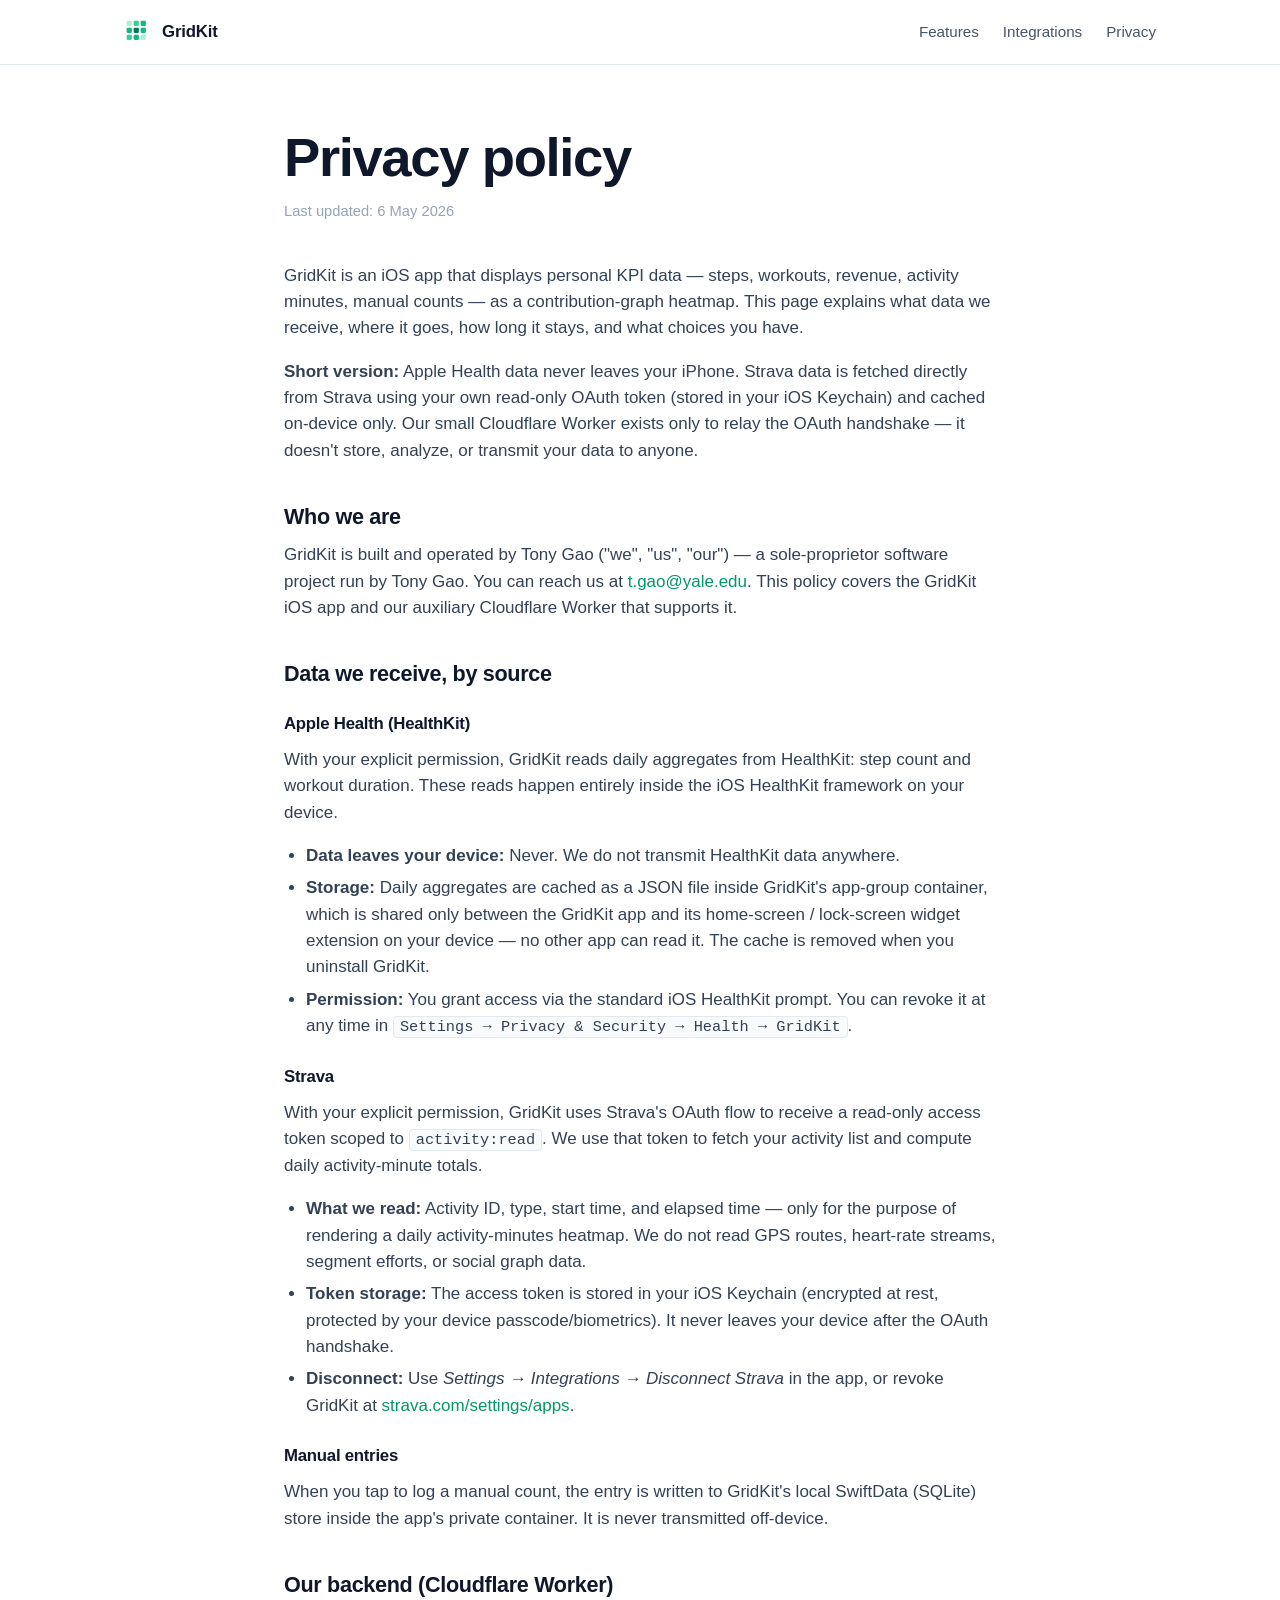
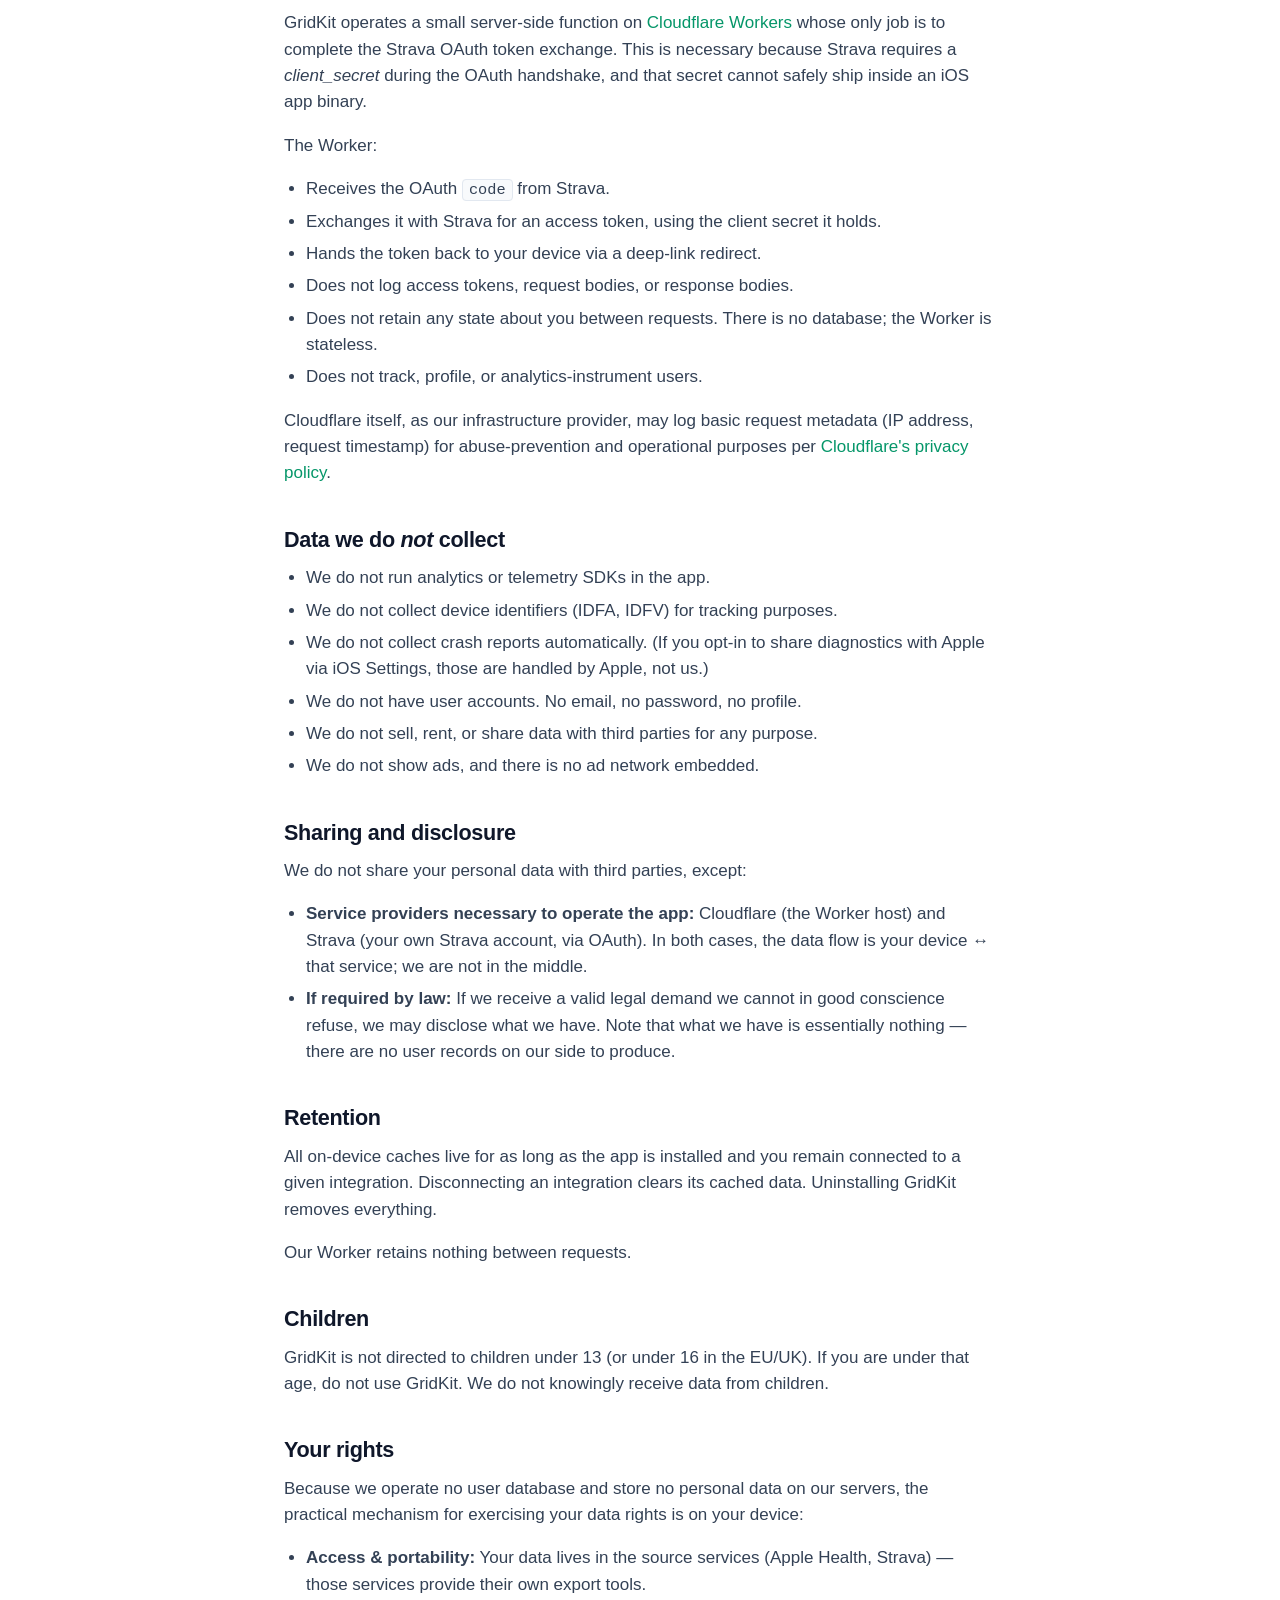
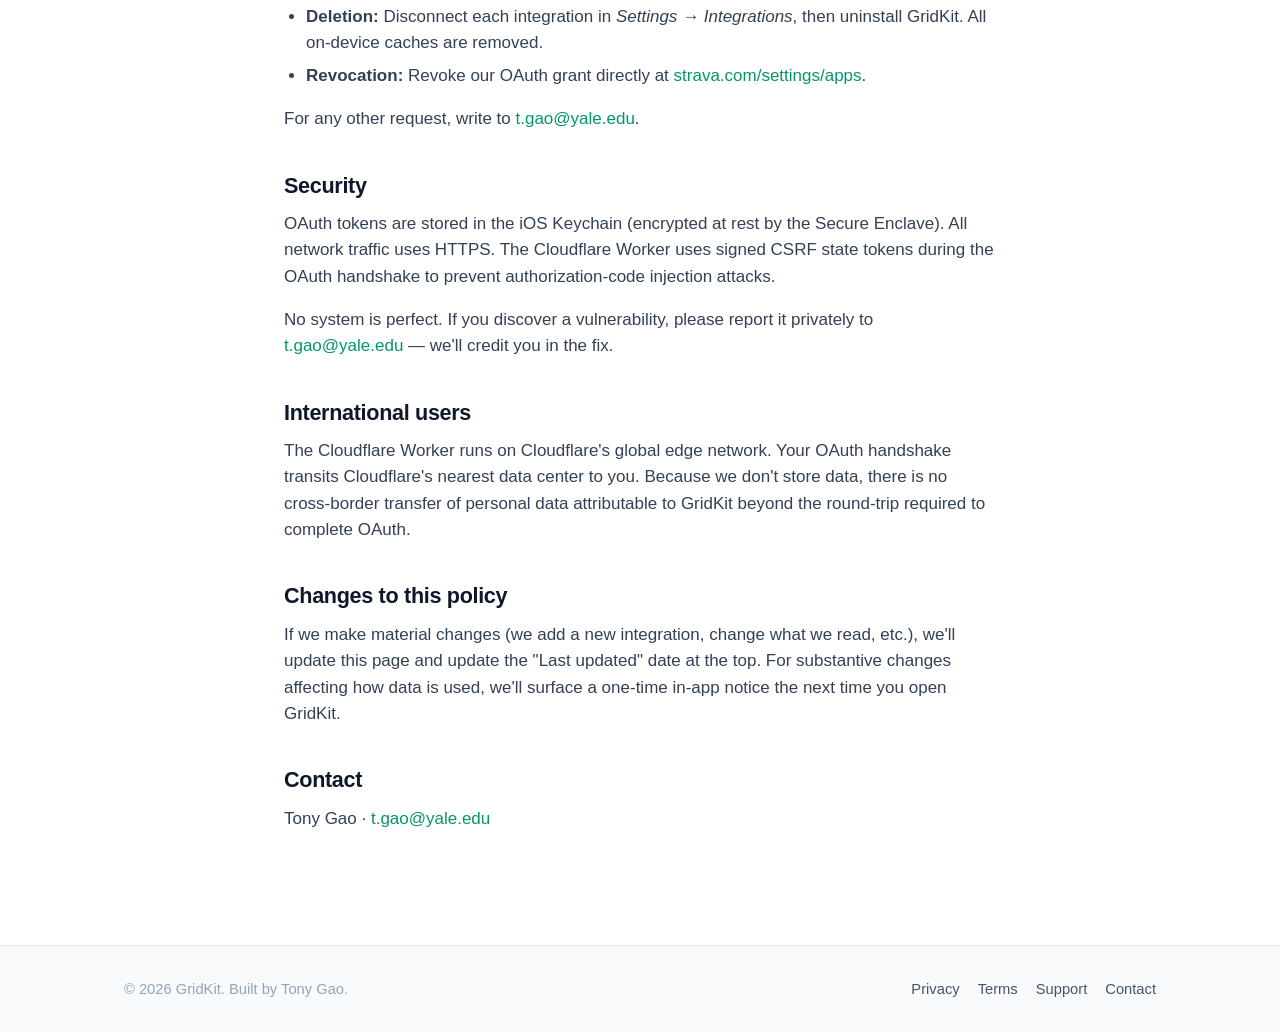
==== commit ce6cd5aa: "Remove Stripe from privacy/terms/landing — integration dropped from app" ====
--- a/privacy.html
+++ b/privacy.html
@@ -4,7 +4,7 @@
   <meta charset="UTF-8">
   <meta name="viewport" content="width=device-width, initial-scale=1.0">
   <title>Privacy policy — GridKit</title>
-  <meta name="description" content="GridKit privacy policy. Health data stays on your device. Stripe and Strava use scoped read-only OAuth tokens stored in your iOS Keychain.">
+  <meta name="description" content="GridKit privacy policy. Health data stays on your device. Strava uses a scoped read-only OAuth token stored in your iOS Keychain.">
   <link rel="icon" type="image/svg+xml" href="favicon.svg">
   <link rel="stylesheet" href="styles.css">
 </head>
@@ -46,9 +46,9 @@
 
     <p>
       <strong>Short version:</strong> Apple Health data never leaves your iPhone.
-      Stripe and Strava data is fetched directly from those services using your own
+      Strava data is fetched directly from Strava using your own
       read-only OAuth token (stored in your iOS Keychain) and cached on-device only.
-      Our small Cloudflare Worker exists only to relay OAuth handshakes — it doesn't
+      Our small Cloudflare Worker exists only to relay the OAuth handshake — it doesn't
       store, analyze, or transmit your data to anyone.
     </p>
 
@@ -75,37 +75,6 @@
       <li><strong>Permission:</strong> You grant access via the standard iOS HealthKit prompt. You can revoke it at any time in <code>Settings → Privacy &amp; Security → Health → GridKit</code>.</li>
     </ul>
 
-    <h3>Stripe</h3>
-    <p>
-      With your explicit permission, GridKit uses Stripe's Connect OAuth flow to
-      receive a <em>read-only</em> access token scoped to your Stripe account
-      (specifically, the <code>read_only</code> scope, which permits reading charges
-      and refunds and nothing else). We use that token to call Stripe's
-      <code>/v1/charges</code> endpoint and aggregate daily totals for display.
-    </p>
-    <ul>
-      <li><strong>What we read:</strong> Per charge, we decode only these fields:
-        <code>id</code>, <code>amount</code>, <code>amount_refunded</code>,
-        <code>currency</code>, <code>created</code> (timestamp), <code>paid</code>,
-        <code>status</code>, <code>captured</code>, and <code>disputed</code>.
-        These are used to compute net daily revenue (paid &amp; succeeded &amp;
-        captured &amp; not-disputed charges, sum of <code>amount &minus; amount_refunded</code>,
-        bucketed by day in your local timezone). We do not read customer details,
-        payment-method details, descriptions, metadata, or anything outside the
-        charge object.</li>
-      <li><strong>Token storage:</strong> Your access token is stored in your iOS
-        Keychain (encrypted at rest, protected by your device passcode/biometrics).
-        It never leaves your device after the OAuth handshake.</li>
-      <li><strong>Aggregate storage:</strong> Daily totals (date → amount) are
-        cached as a JSON file in GridKit's app-group container so widgets can
-        render offline. Individual charge records are not retained beyond
-        the immediate aggregation pass.</li>
-      <li><strong>Disconnect:</strong> Use <em>Settings → Integrations → Disconnect
-        Stripe</em> in the app, or revoke GridKit's access at
-        <a href="https://dashboard.stripe.com/settings/connected_accounts" rel="noopener">dashboard.stripe.com/settings/connected_accounts</a>.
-        Either path clears local tokens and stops further reads.</li>
-    </ul>
-
     <h3>Strava</h3>
     <p>
       With your explicit permission, GridKit uses Strava's OAuth flow to receive a
@@ -117,8 +86,9 @@
         time — only for the purpose of rendering a daily activity-minutes heatmap.
         We do not read GPS routes, heart-rate streams, segment efforts, or social
         graph data.</li>
-      <li><strong>Token storage:</strong> Same as Stripe — Keychain, encrypted at rest,
-        never leaves your device after the OAuth handshake.</li>
+      <li><strong>Token storage:</strong> The access token is stored in your iOS Keychain
+        (encrypted at rest, protected by your device passcode/biometrics). It never
+        leaves your device after the OAuth handshake.</li>
       <li><strong>Disconnect:</strong> Use <em>Settings → Integrations → Disconnect
         Strava</em> in the app, or revoke GridKit at
         <a href="https://www.strava.com/settings/apps" rel="noopener">strava.com/settings/apps</a>.</li>
@@ -135,16 +105,14 @@
     <p>
       GridKit operates a small server-side function on
       <a href="https://workers.cloudflare.com" rel="noopener">Cloudflare Workers</a>
-      whose only job is to complete OAuth token exchanges with Stripe and Strava.
-      This is necessary because Stripe and Strava require their respective
-      <em>client_secret</em> values during the OAuth handshake, and those secrets
-      cannot safely ship inside an iOS app binary.
+      whose only job is to complete the Strava OAuth token exchange. This is
+      necessary because Strava requires a <em>client_secret</em> during the OAuth
+      handshake, and that secret cannot safely ship inside an iOS app binary.
     </p>
     <p>The Worker:</p>
     <ul>
-      <li>Receives the OAuth <code>code</code> from Stripe or Strava.</li>
-      <li>Exchanges it with the upstream service for an access token, using the
-        client secret it holds.</li>
+      <li>Receives the OAuth <code>code</code> from Strava.</li>
+      <li>Exchanges it with Strava for an access token, using the client secret it holds.</li>
       <li>Hands the token back to your device via a deep-link redirect.</li>
       <li>Does not log access tokens, request bodies, or response bodies.</li>
       <li>Does not retain any state about you between requests. There is no
@@ -175,9 +143,8 @@
     </p>
     <ul>
       <li><strong>Service providers necessary to operate the app:</strong> Cloudflare
-        (the Worker host), Stripe (your own Stripe account, via OAuth), and Strava
-        (your own Strava account, via OAuth). In each case, the data flow is your
-        device ↔ that service; we are not in the middle.</li>
+        (the Worker host) and Strava (your own Strava account, via OAuth). In both
+        cases, the data flow is your device ↔ that service; we are not in the middle.</li>
       <li><strong>If required by law:</strong> If we receive a valid legal demand
         we cannot in good conscience refuse, we may disclose what we have. Note
         that what we have is essentially nothing — there are no user records on
@@ -209,14 +176,12 @@
     </p>
     <ul>
       <li><strong>Access &amp; portability:</strong> Your data lives in the source
-        services (Apple Health, Stripe, Strava) — those services provide their
-        own export tools.</li>
+        services (Apple Health, Strava) — those services provide their own export tools.</li>
       <li><strong>Deletion:</strong> Disconnect each integration in
         <em>Settings → Integrations</em>, then uninstall GridKit. All on-device
         caches are removed.</li>
-      <li><strong>Revocation:</strong> Revoke our OAuth grants directly at
-        <a href="https://dashboard.stripe.com/settings/connected_accounts" rel="noopener">Stripe</a>
-        and <a href="https://www.strava.com/settings/apps" rel="noopener">Strava</a>.</li>
+      <li><strong>Revocation:</strong> Revoke our OAuth grant directly at
+        <a href="https://www.strava.com/settings/apps" rel="noopener">strava.com/settings/apps</a>.</li>
     </ul>
     <p>
       For any other request, write to
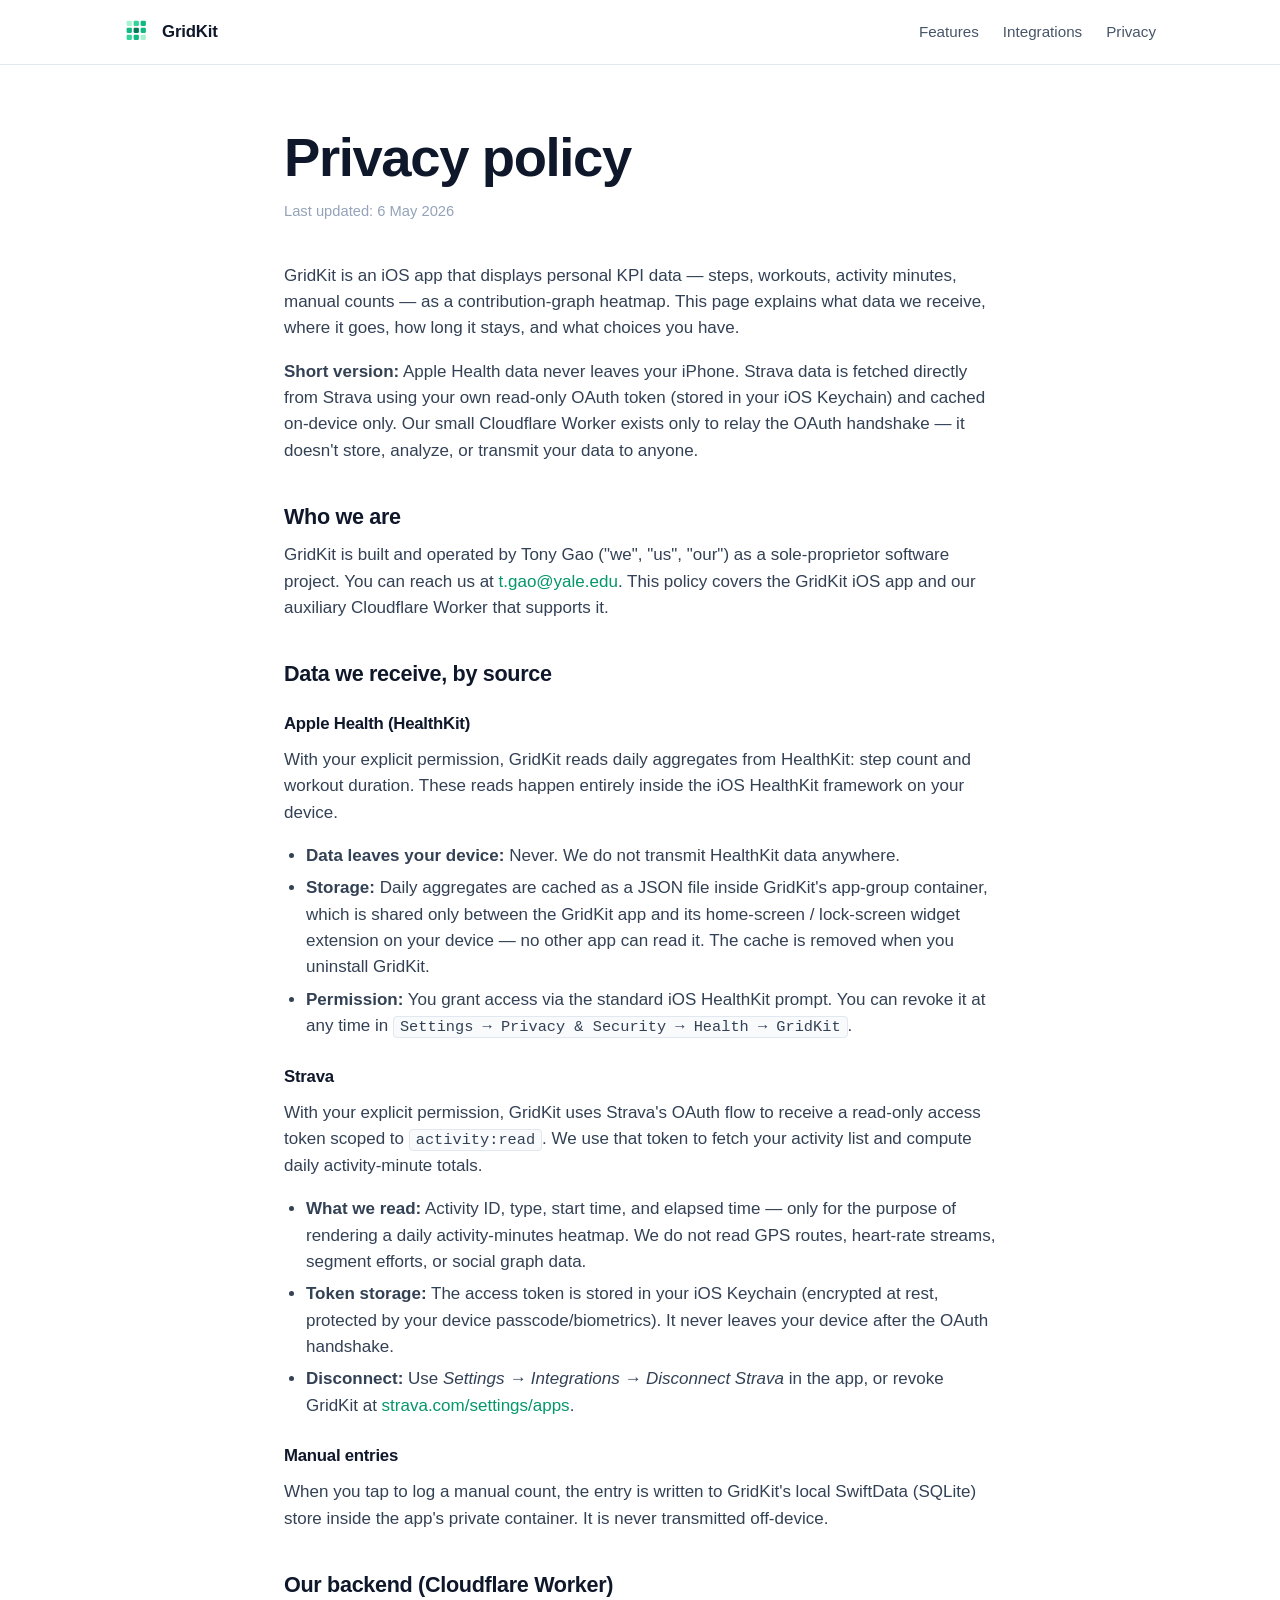
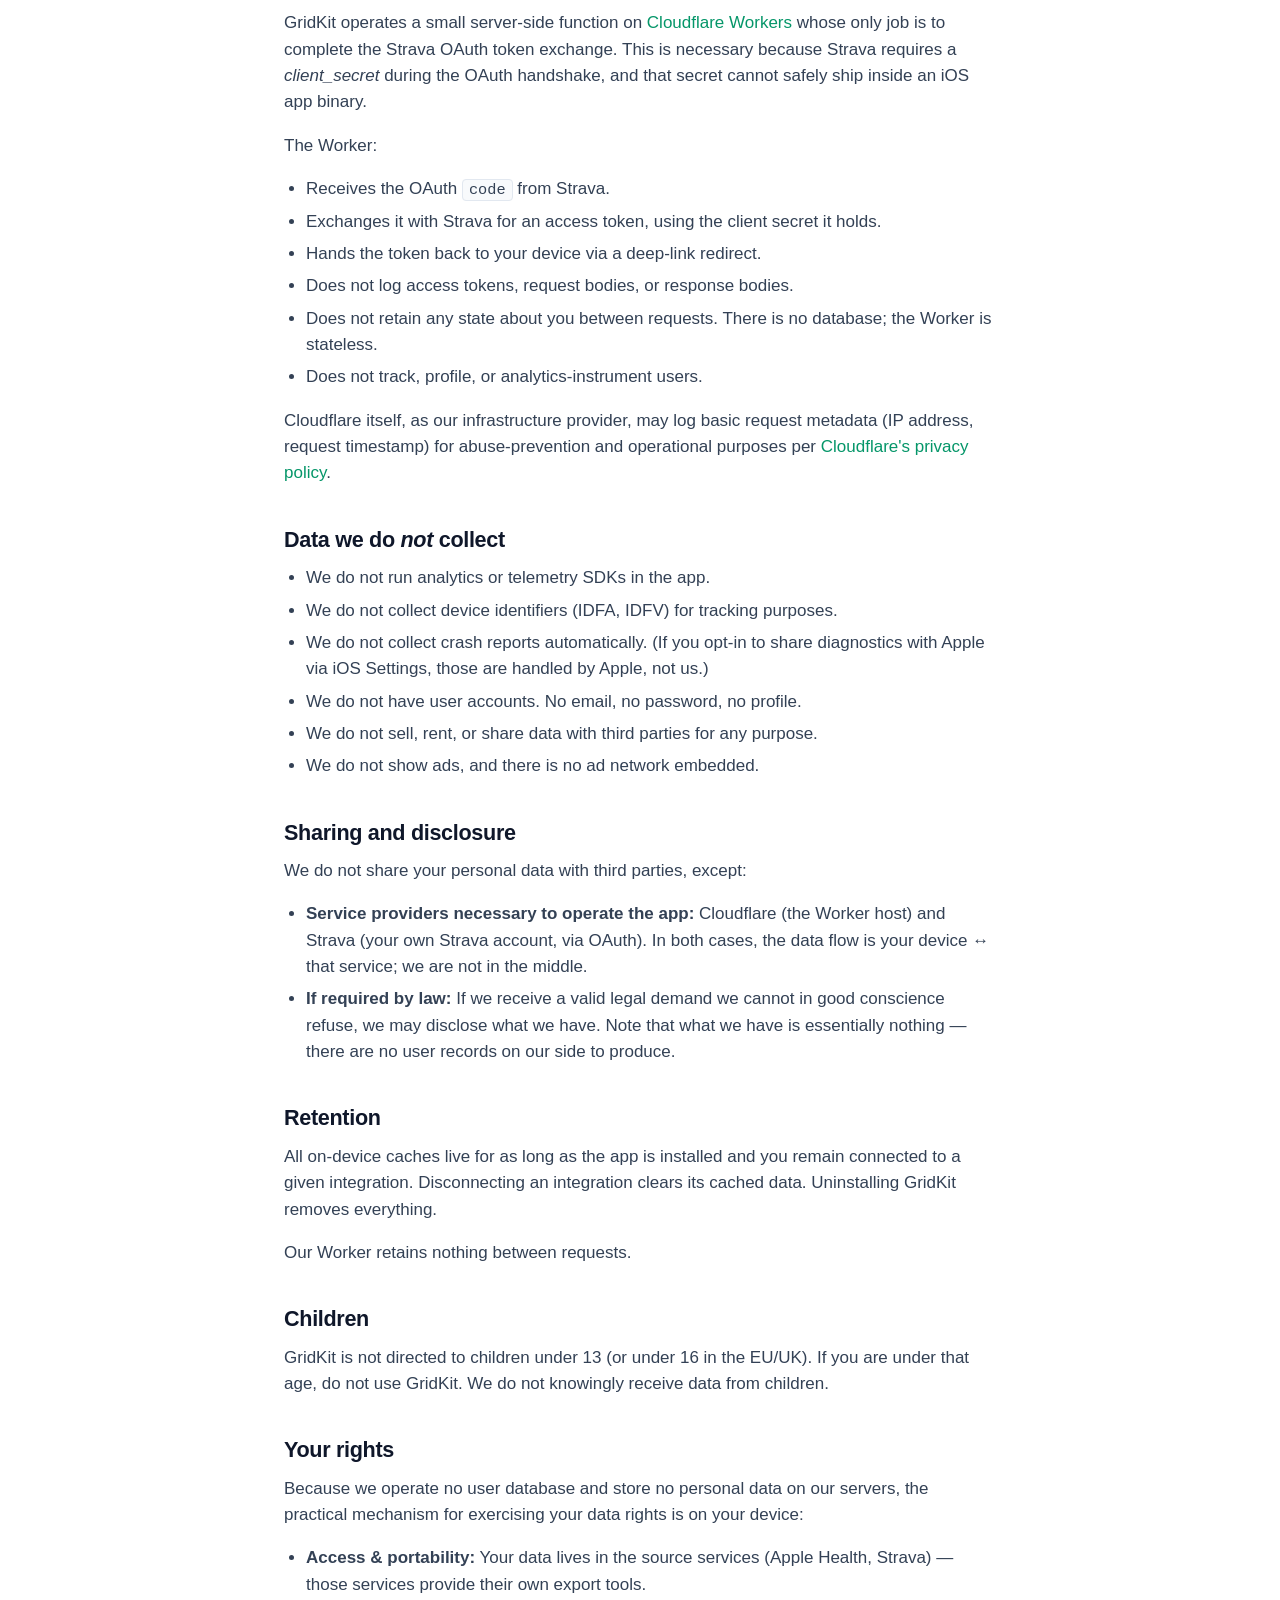
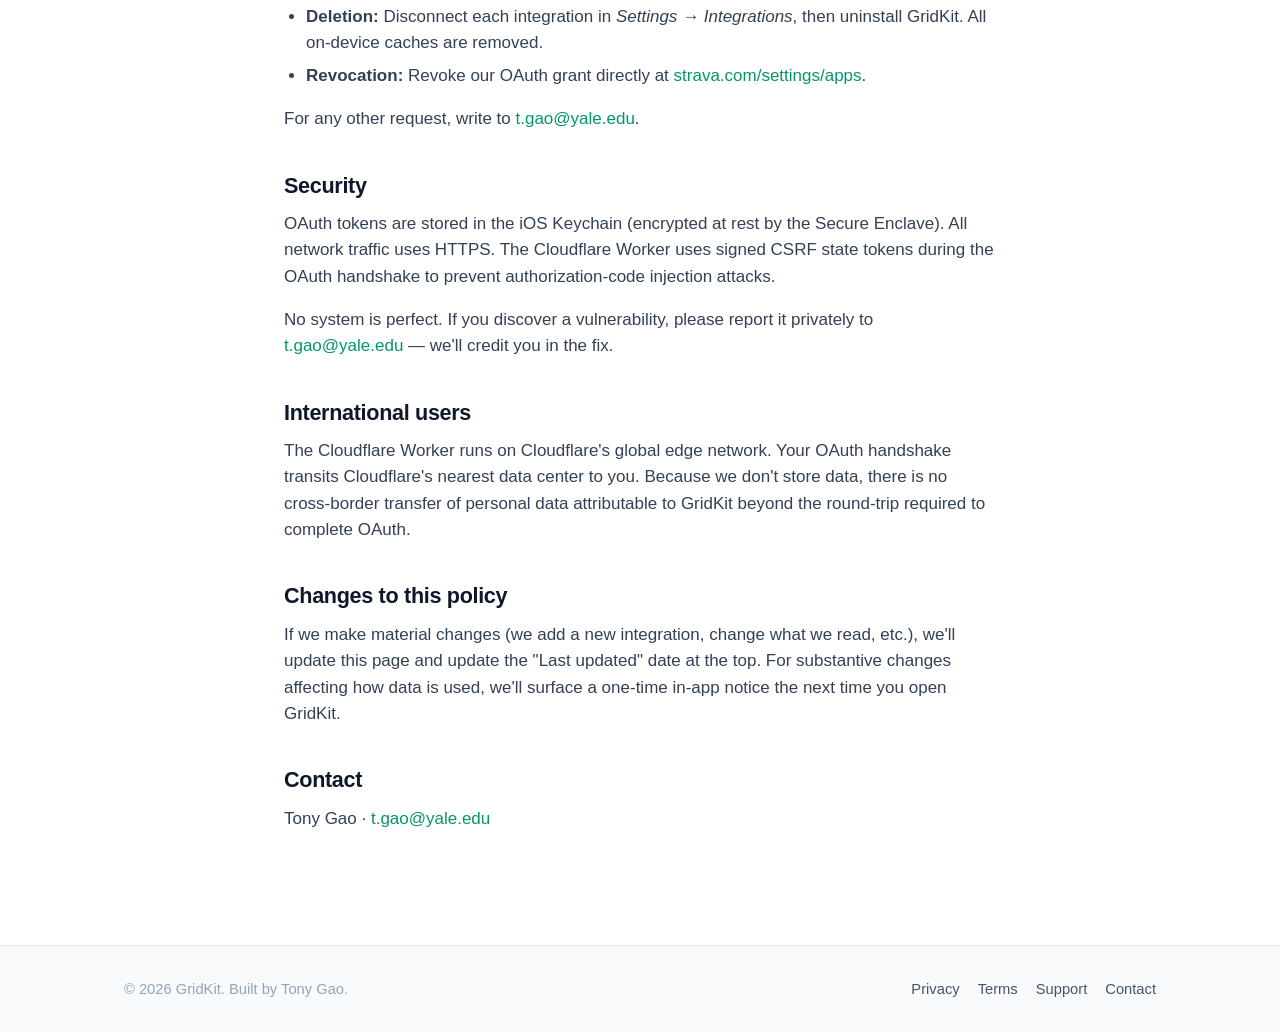
==== commit a32c603c: "Clean up leftover copy: Stripe/revenue remnant, open-source claim, broken brand link - privacy: drop" ====
--- a/privacy.html
+++ b/privacy.html
@@ -38,7 +38,7 @@
     <p class="updated">Last updated: 6 May 2026</p>
 
     <p>
-      GridKit is an iOS app that displays personal KPI data — steps, workouts, revenue,
+      GridKit is an iOS app that displays personal KPI data — steps, workouts,
       activity minutes, manual counts — as a contribution-graph heatmap. This page
       explains what data we receive, where it goes, how long it stays, and what
       choices you have.
@@ -54,8 +54,8 @@
 
     <h2>Who we are</h2>
     <p>
-      GridKit is built and operated by Tony Gao ("we", "us", "our") — a sole-proprietor
-      software project run by Tony Gao. You can reach us at
+      GridKit is built and operated by Tony Gao ("we", "us", "our") as a
+      sole-proprietor software project. You can reach us at
       <a href="mailto:t.gao@yale.edu">t.gao@yale.edu</a>.
       This policy covers the GridKit iOS app and our auxiliary Cloudflare Worker
       that supports it.
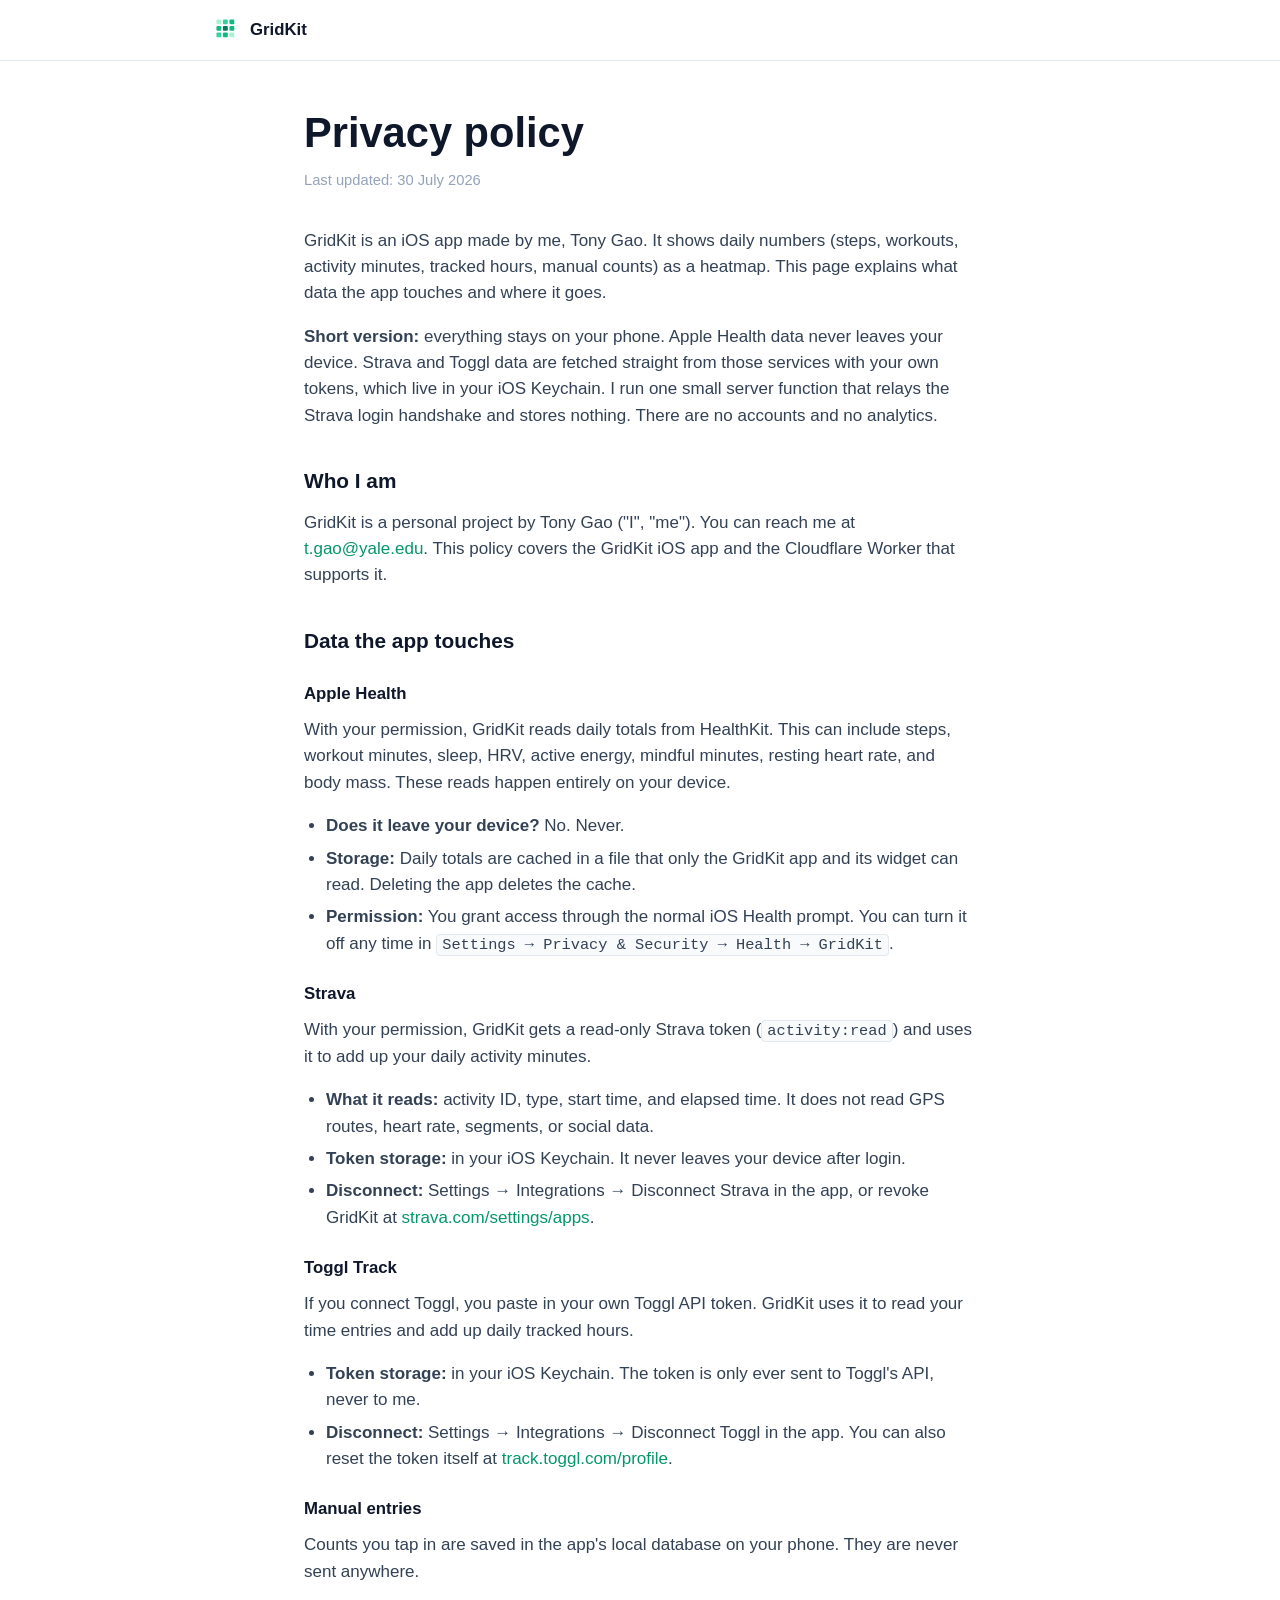
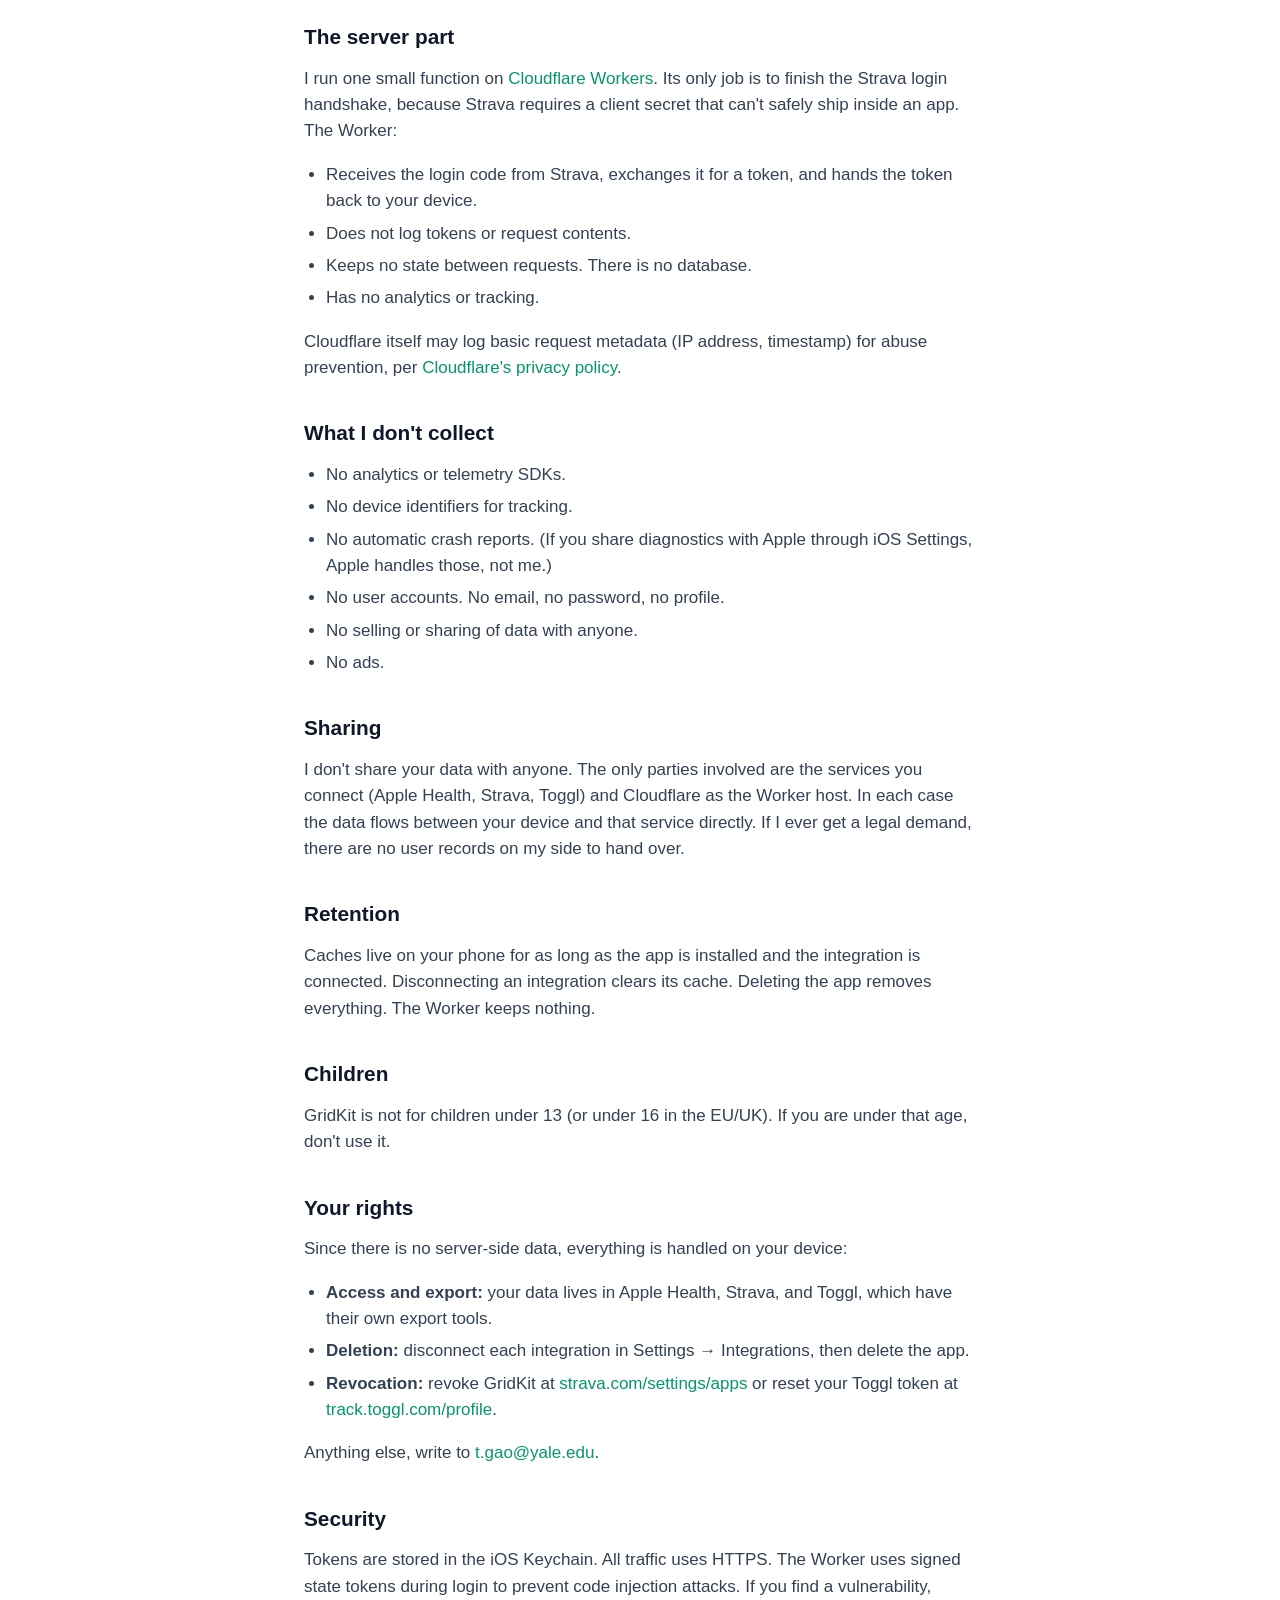
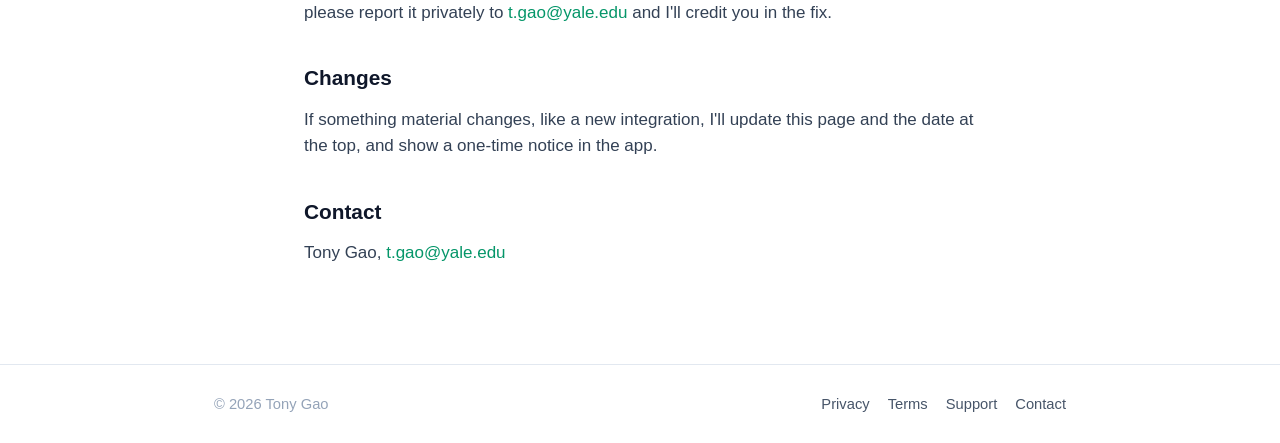
==== commit cb096dd2: "Minimalist rewrite: plain language, first person, realistic heatmap - index: cut features grid, inte" ====
--- a/privacy.html
+++ b/privacy.html
@@ -3,8 +3,8 @@
 <head>
   <meta charset="UTF-8">
   <meta name="viewport" content="width=device-width, initial-scale=1.0">
-  <title>Privacy policy — GridKit</title>
-  <meta name="description" content="GridKit privacy policy. Health data stays on your device. Strava uses a scoped read-only OAuth token stored in your iOS Keychain.">
+  <title>GridKit privacy policy</title>
+  <meta name="description" content="GridKit privacy policy. Health data stays on your device. Integration tokens are stored in your iOS Keychain.">
   <link rel="icon" type="image/svg+xml" href="favicon.svg">
   <link rel="stylesheet" href="styles.css">
 </head>
@@ -25,208 +25,188 @@
         </svg>
         GridKit
       </a>
-      <nav class="primary">
-        <a href="index.html#features">Features</a>
-        <a href="index.html#integrations">Integrations</a>
-        <a href="privacy.html">Privacy</a>
-      </nav>
     </div>
   </header>
 
   <article class="legal">
     <h1>Privacy policy</h1>
-    <p class="updated">Last updated: 6 May 2026</p>
-
-    <p>
-      GridKit is an iOS app that displays personal KPI data — steps, workouts,
-      activity minutes, manual counts — as a contribution-graph heatmap. This page
-      explains what data we receive, where it goes, how long it stays, and what
-      choices you have.
-    </p>
-
-    <p>
-      <strong>Short version:</strong> Apple Health data never leaves your iPhone.
-      Strava data is fetched directly from Strava using your own
-      read-only OAuth token (stored in your iOS Keychain) and cached on-device only.
-      Our small Cloudflare Worker exists only to relay the OAuth handshake — it doesn't
-      store, analyze, or transmit your data to anyone.
-    </p>
-
-    <h2>Who we are</h2>
-    <p>
-      GridKit is built and operated by Tony Gao ("we", "us", "our") as a
-      sole-proprietor software project. You can reach us at
+    <p class="updated">Last updated: 30 July 2026</p>
+
+    <p>
+      GridKit is an iOS app made by me, Tony Gao. It shows daily numbers
+      (steps, workouts, activity minutes, tracked hours, manual counts) as a
+      heatmap. This page explains what data the app touches and where it goes.
+    </p>
+
+    <p>
+      <strong>Short version:</strong> everything stays on your phone. Apple
+      Health data never leaves your device. Strava and Toggl data are fetched
+      straight from those services with your own tokens, which live in your
+      iOS Keychain. I run one small server function that relays the Strava
+      login handshake and stores nothing. There are no accounts and no
+      analytics.
+    </p>
+
+    <h2>Who I am</h2>
+    <p>
+      GridKit is a personal project by Tony Gao ("I", "me"). You can reach me
+      at <a href="mailto:t.gao@yale.edu">t.gao@yale.edu</a>. This policy
+      covers the GridKit iOS app and the Cloudflare Worker that supports it.
+    </p>
+
+    <h2>Data the app touches</h2>
+
+    <h3>Apple Health</h3>
+    <p>
+      With your permission, GridKit reads daily totals from HealthKit. This
+      can include steps, workout minutes, sleep, HRV, active energy, mindful
+      minutes, resting heart rate, and body mass. These reads happen entirely
+      on your device.
+    </p>
+    <ul>
+      <li><strong>Does it leave your device?</strong> No. Never.</li>
+      <li><strong>Storage:</strong> Daily totals are cached in a file that
+        only the GridKit app and its widget can read. Deleting the app
+        deletes the cache.</li>
+      <li><strong>Permission:</strong> You grant access through the normal
+        iOS Health prompt. You can turn it off any time in
+        <code>Settings → Privacy &amp; Security → Health → GridKit</code>.</li>
+    </ul>
+
+    <h3>Strava</h3>
+    <p>
+      With your permission, GridKit gets a read-only Strava token
+      (<code>activity:read</code>) and uses it to add up your daily activity
+      minutes.
+    </p>
+    <ul>
+      <li><strong>What it reads:</strong> activity ID, type, start time, and
+        elapsed time. It does not read GPS routes, heart rate, segments, or
+        social data.</li>
+      <li><strong>Token storage:</strong> in your iOS Keychain. It never
+        leaves your device after login.</li>
+      <li><strong>Disconnect:</strong> Settings → Integrations → Disconnect
+        Strava in the app, or revoke GridKit at
+        <a href="https://www.strava.com/settings/apps" rel="noopener">strava.com/settings/apps</a>.</li>
+    </ul>
+
+    <h3>Toggl Track</h3>
+    <p>
+      If you connect Toggl, you paste in your own Toggl API token. GridKit
+      uses it to read your time entries and add up daily tracked hours.
+    </p>
+    <ul>
+      <li><strong>Token storage:</strong> in your iOS Keychain. The token is
+        only ever sent to Toggl's API, never to me.</li>
+      <li><strong>Disconnect:</strong> Settings → Integrations → Disconnect
+        Toggl in the app. You can also reset the token itself at
+        <a href="https://track.toggl.com/profile" rel="noopener">track.toggl.com/profile</a>.</li>
+    </ul>
+
+    <h3>Manual entries</h3>
+    <p>
+      Counts you tap in are saved in the app's local database on your phone.
+      They are never sent anywhere.
+    </p>
+
+    <h2>The server part</h2>
+    <p>
+      I run one small function on
+      <a href="https://workers.cloudflare.com" rel="noopener">Cloudflare Workers</a>.
+      Its only job is to finish the Strava login handshake, because Strava
+      requires a client secret that can't safely ship inside an app. The
+      Worker:
+    </p>
+    <ul>
+      <li>Receives the login code from Strava, exchanges it for a token, and
+        hands the token back to your device.</li>
+      <li>Does not log tokens or request contents.</li>
+      <li>Keeps no state between requests. There is no database.</li>
+      <li>Has no analytics or tracking.</li>
+    </ul>
+    <p>
+      Cloudflare itself may log basic request metadata (IP address,
+      timestamp) for abuse prevention, per
+      <a href="https://www.cloudflare.com/privacypolicy/" rel="noopener">Cloudflare's privacy policy</a>.
+    </p>
+
+    <h2>What I don't collect</h2>
+    <ul>
+      <li>No analytics or telemetry SDKs.</li>
+      <li>No device identifiers for tracking.</li>
+      <li>No automatic crash reports. (If you share diagnostics with Apple
+        through iOS Settings, Apple handles those, not me.)</li>
+      <li>No user accounts. No email, no password, no profile.</li>
+      <li>No selling or sharing of data with anyone.</li>
+      <li>No ads.</li>
+    </ul>
+
+    <h2>Sharing</h2>
+    <p>
+      I don't share your data with anyone. The only parties involved are the
+      services you connect (Apple Health, Strava, Toggl) and Cloudflare as
+      the Worker host. In each case the data flows between your device and
+      that service directly. If I ever get a legal demand, there are no user
+      records on my side to hand over.
+    </p>
+
+    <h2>Retention</h2>
+    <p>
+      Caches live on your phone for as long as the app is installed and the
+      integration is connected. Disconnecting an integration clears its
+      cache. Deleting the app removes everything. The Worker keeps nothing.
+    </p>
+
+    <h2>Children</h2>
+    <p>
+      GridKit is not for children under 13 (or under 16 in the EU/UK). If you
+      are under that age, don't use it.
+    </p>
+
+    <h2>Your rights</h2>
+    <p>
+      Since there is no server-side data, everything is handled on your
+      device:
+    </p>
+    <ul>
+      <li><strong>Access and export:</strong> your data lives in Apple
+        Health, Strava, and Toggl, which have their own export tools.</li>
+      <li><strong>Deletion:</strong> disconnect each integration in Settings
+        → Integrations, then delete the app.</li>
+      <li><strong>Revocation:</strong> revoke GridKit at
+        <a href="https://www.strava.com/settings/apps" rel="noopener">strava.com/settings/apps</a>
+        or reset your Toggl token at
+        <a href="https://track.toggl.com/profile" rel="noopener">track.toggl.com/profile</a>.</li>
+    </ul>
+    <p>
+      Anything else, write to
       <a href="mailto:t.gao@yale.edu">t.gao@yale.edu</a>.
-      This policy covers the GridKit iOS app and our auxiliary Cloudflare Worker
-      that supports it.
-    </p>
-
-    <h2>Data we receive, by source</h2>
-
-    <h3>Apple Health (HealthKit)</h3>
-    <p>
-      With your explicit permission, GridKit reads daily aggregates from HealthKit:
-      step count and workout duration. These reads happen entirely inside the iOS
-      HealthKit framework on your device.
-    </p>
-    <ul>
-      <li><strong>Data leaves your device:</strong> Never. We do not transmit HealthKit data anywhere.</li>
-      <li><strong>Storage:</strong> Daily aggregates are cached as a JSON file inside GridKit's app-group container, which is shared only between the GridKit app and its home-screen / lock-screen widget extension on your device — no other app can read it. The cache is removed when you uninstall GridKit.</li>
-      <li><strong>Permission:</strong> You grant access via the standard iOS HealthKit prompt. You can revoke it at any time in <code>Settings → Privacy &amp; Security → Health → GridKit</code>.</li>
-    </ul>
-
-    <h3>Strava</h3>
-    <p>
-      With your explicit permission, GridKit uses Strava's OAuth flow to receive a
-      read-only access token scoped to <code>activity:read</code>. We use that token
-      to fetch your activity list and compute daily activity-minute totals.
-    </p>
-    <ul>
-      <li><strong>What we read:</strong> Activity ID, type, start time, and elapsed
-        time — only for the purpose of rendering a daily activity-minutes heatmap.
-        We do not read GPS routes, heart-rate streams, segment efforts, or social
-        graph data.</li>
-      <li><strong>Token storage:</strong> The access token is stored in your iOS Keychain
-        (encrypted at rest, protected by your device passcode/biometrics). It never
-        leaves your device after the OAuth handshake.</li>
-      <li><strong>Disconnect:</strong> Use <em>Settings → Integrations → Disconnect
-        Strava</em> in the app, or revoke GridKit at
-        <a href="https://www.strava.com/settings/apps" rel="noopener">strava.com/settings/apps</a>.</li>
-    </ul>
-
-    <h3>Manual entries</h3>
-    <p>
-      When you tap to log a manual count, the entry is written to GridKit's
-      local SwiftData (SQLite) store inside the app's private container. It is
-      never transmitted off-device.
-    </p>
-
-    <h2>Our backend (Cloudflare Worker)</h2>
-    <p>
-      GridKit operates a small server-side function on
-      <a href="https://workers.cloudflare.com" rel="noopener">Cloudflare Workers</a>
-      whose only job is to complete the Strava OAuth token exchange. This is
-      necessary because Strava requires a <em>client_secret</em> during the OAuth
-      handshake, and that secret cannot safely ship inside an iOS app binary.
-    </p>
-    <p>The Worker:</p>
-    <ul>
-      <li>Receives the OAuth <code>code</code> from Strava.</li>
-      <li>Exchanges it with Strava for an access token, using the client secret it holds.</li>
-      <li>Hands the token back to your device via a deep-link redirect.</li>
-      <li>Does not log access tokens, request bodies, or response bodies.</li>
-      <li>Does not retain any state about you between requests. There is no
-        database; the Worker is stateless.</li>
-      <li>Does not track, profile, or analytics-instrument users.</li>
-    </ul>
-    <p>
-      Cloudflare itself, as our infrastructure provider, may log basic request
-      metadata (IP address, request timestamp) for abuse-prevention and
-      operational purposes per
-      <a href="https://www.cloudflare.com/privacypolicy/" rel="noopener">Cloudflare's privacy policy</a>.
-    </p>
-
-    <h2>Data we do <em>not</em> collect</h2>
-    <ul>
-      <li>We do not run analytics or telemetry SDKs in the app.</li>
-      <li>We do not collect device identifiers (IDFA, IDFV) for tracking purposes.</li>
-      <li>We do not collect crash reports automatically. (If you opt-in to share
-        diagnostics with Apple via iOS Settings, those are handled by Apple, not us.)</li>
-      <li>We do not have user accounts. No email, no password, no profile.</li>
-      <li>We do not sell, rent, or share data with third parties for any purpose.</li>
-      <li>We do not show ads, and there is no ad network embedded.</li>
-    </ul>
-
-    <h2>Sharing and disclosure</h2>
-    <p>
-      We do not share your personal data with third parties, except:
-    </p>
-    <ul>
-      <li><strong>Service providers necessary to operate the app:</strong> Cloudflare
-        (the Worker host) and Strava (your own Strava account, via OAuth). In both
-        cases, the data flow is your device ↔ that service; we are not in the middle.</li>
-      <li><strong>If required by law:</strong> If we receive a valid legal demand
-        we cannot in good conscience refuse, we may disclose what we have. Note
-        that what we have is essentially nothing — there are no user records on
-        our side to produce.</li>
-    </ul>
-
-    <h2>Retention</h2>
-    <p>
-      All on-device caches live for as long as the app is installed and you remain
-      connected to a given integration. Disconnecting an integration clears its
-      cached data. Uninstalling GridKit removes everything.
-    </p>
-    <p>
-      Our Worker retains nothing between requests.
-    </p>
-
-    <h2>Children</h2>
-    <p>
-      GridKit is not directed to children under 13 (or under 16 in the EU/UK).
-      If you are under that age, do not use GridKit. We do not knowingly receive
-      data from children.
-    </p>
-
-    <h2>Your rights</h2>
-    <p>
-      Because we operate no user database and store no personal data on our
-      servers, the practical mechanism for exercising your data rights is on your
-      device:
-    </p>
-    <ul>
-      <li><strong>Access &amp; portability:</strong> Your data lives in the source
-        services (Apple Health, Strava) — those services provide their own export tools.</li>
-      <li><strong>Deletion:</strong> Disconnect each integration in
-        <em>Settings → Integrations</em>, then uninstall GridKit. All on-device
-        caches are removed.</li>
-      <li><strong>Revocation:</strong> Revoke our OAuth grant directly at
-        <a href="https://www.strava.com/settings/apps" rel="noopener">strava.com/settings/apps</a>.</li>
-    </ul>
-    <p>
-      For any other request, write to
-      <a href="mailto:t.gao@yale.edu">t.gao@yale.edu</a>.
     </p>
 
     <h2>Security</h2>
     <p>
-      OAuth tokens are stored in the iOS Keychain (encrypted at rest by the
-      Secure Enclave). All network traffic uses HTTPS. The Cloudflare Worker
-      uses signed CSRF state tokens during the OAuth handshake to prevent
-      authorization-code injection attacks.
-    </p>
-    <p>
-      No system is perfect. If you discover a vulnerability, please report it
-      privately to <a href="mailto:t.gao@yale.edu">t.gao@yale.edu</a> —
-      we'll credit you in the fix.
-    </p>
-
-    <h2>International users</h2>
-    <p>
-      The Cloudflare Worker runs on Cloudflare's global edge network. Your
-      OAuth handshake transits Cloudflare's nearest data center to you.
-      Because we don't store data, there is no cross-border transfer of
-      personal data attributable to GridKit beyond the round-trip required
-      to complete OAuth.
-    </p>
-
-    <h2>Changes to this policy</h2>
-    <p>
-      If we make material changes (we add a new integration, change what we
-      read, etc.), we'll update this page and update the "Last updated" date
-      at the top. For substantive changes affecting how data is used, we'll
-      surface a one-time in-app notice the next time you open GridKit.
+      Tokens are stored in the iOS Keychain. All traffic uses HTTPS. The
+      Worker uses signed state tokens during login to prevent code injection
+      attacks. If you find a vulnerability, please report it privately to
+      <a href="mailto:t.gao@yale.edu">t.gao@yale.edu</a> and I'll credit you
+      in the fix.
+    </p>
+
+    <h2>Changes</h2>
+    <p>
+      If something material changes, like a new integration, I'll update this
+      page and the date at the top, and show a one-time notice in the app.
     </p>
 
     <h2>Contact</h2>
     <p>
-      Tony Gao · <a href="mailto:t.gao@yale.edu">t.gao@yale.edu</a>
+      Tony Gao, <a href="mailto:t.gao@yale.edu">t.gao@yale.edu</a>
     </p>
   </article>
 
   <footer class="site">
     <div class="container">
-      <span>© 2026 GridKit. Built by Tony Gao.</span>
+      <span>© 2026 Tony Gao</span>
       <nav>
         <a href="privacy.html">Privacy</a>
         <a href="terms.html">Terms</a>
--- a/styles.css
+++ b/styles.css
@@ -1,7 +1,6 @@
-/* GridKit landing — clean, dark-mode-aware, no framework. */
+/* GridKit site. Plain, dark-mode aware, no framework. */
 
 :root {
-  --green-50:  #ecfdf5;
   --green-200: #a7f3d0;
   --green-400: #34d399;
   --green-500: #10b981;
@@ -14,11 +13,8 @@
   --ink-200: #e2e8f0;
   --bg: #ffffff;
   --bg-soft: #f8fafc;
-  --bg-elev: #ffffff;
   --border: #e2e8f0;
-  --shadow: 0 1px 3px rgba(15, 23, 42, 0.06), 0 8px 24px -12px rgba(15, 23, 42, 0.08);
-  --radius: 12px;
-  --max-w: 1080px;
+  --max-w: 900px;
 }
 
 @media (prefers-color-scheme: dark) {
@@ -30,9 +26,7 @@
     --ink-200: #334155;
     --bg: #0b1220;
     --bg-soft: #0f172a;
-    --bg-elev: #111c33;
     --border: #1e293b;
-    --shadow: 0 1px 3px rgba(0, 0, 0, 0.4), 0 8px 24px -12px rgba(0, 0, 0, 0.6);
   }
 }
 
@@ -44,31 +38,23 @@
 }
 
 body {
-  font-family: -apple-system, BlinkMacSystemFont, "SF Pro Text", "Inter", "Segoe UI", Roboto, sans-serif;
+  font-family: -apple-system, BlinkMacSystemFont, "Segoe UI", Roboto, sans-serif;
   font-size: 17px;
   line-height: 1.55;
   color: var(--ink-700);
   background: var(--bg);
-  -webkit-font-smoothing: antialiased;
-  -moz-osx-font-smoothing: grayscale;
 }
 
-a {
-  color: var(--green-600);
-  text-decoration: none;
-  border-bottom: 1px solid transparent;
-  transition: border-color .15s ease;
-}
-a:hover { border-bottom-color: var(--green-400); }
+a { color: var(--green-600); text-decoration: none; }
+a:hover { text-decoration: underline; }
 
 h1, h2, h3 {
   color: var(--ink-900);
-  letter-spacing: -0.015em;
   margin: 0 0 .6em;
 }
-h1 { font-size: clamp(2.2rem, 5vw, 3.4rem); line-height: 1.08; letter-spacing: -0.025em; }
-h2 { font-size: clamp(1.5rem, 3vw, 2.1rem); line-height: 1.18; }
-h3 { font-size: 1.15rem; }
+h1 { font-size: clamp(1.9rem, 4vw, 2.6rem); line-height: 1.15; }
+h2 { font-size: 1.4rem; }
+h3 { font-size: 1.1rem; }
 
 p { margin: 0 0 1em; }
 
@@ -78,22 +64,15 @@
   padding: 0 24px;
 }
 
-/* ── Header ─────────────────────────────────────────────── */
+/* Header */
 
 header.site {
-  position: sticky;
-  top: 0;
-  z-index: 10;
-  background: color-mix(in srgb, var(--bg) 85%, transparent);
-  backdrop-filter: saturate(150%) blur(10px);
-  -webkit-backdrop-filter: saturate(150%) blur(10px);
   border-bottom: 1px solid var(--border);
 }
 header.site .container {
   display: flex;
   align-items: center;
-  justify-content: space-between;
-  height: 64px;
+  height: 60px;
 }
 .brand {
   display: flex;
@@ -102,84 +81,46 @@
   color: var(--ink-900);
   font-weight: 700;
   font-size: 1.05rem;
-  letter-spacing: -0.01em;
-  border: none;
 }
-.brand:hover { border: none; }
-.brand svg { width: 28px; height: 28px; }
-nav.primary {
-  display: flex;
-  gap: 24px;
-  font-size: 0.95rem;
+.brand:hover { text-decoration: none; }
+.brand svg { width: 26px; height: 26px; }
+
+/* Landing */
+
+section.hero {
+  padding: 56px 0 48px;
 }
-nav.primary a {
+section.hero .lede {
+  font-size: 1.1rem;
   color: var(--ink-600);
-  border: none;
+  max-width: 620px;
+  margin-bottom: 32px;
 }
-nav.primary a:hover { color: var(--ink-900); }
-@media (max-width: 600px) {
-  nav.primary { display: none; }
+.availability {
+  margin-top: 28px;
+  max-width: 620px;
+  color: var(--ink-600);
 }
 
-/* ── Hero ───────────────────────────────────────────────── */
-
-section.hero {
-  padding: 80px 0 60px;
-}
-section.hero .lede {
-  font-size: 1.2rem;
-  color: var(--ink-600);
-  max-width: 640px;
-  margin-bottom: 32px;
-}
-.cta {
-  display: inline-block;
-  background: var(--green-600);
-  color: white;
-  font-weight: 600;
-  padding: 12px 22px;
-  border-radius: 10px;
-  border: none;
-  font-size: 1rem;
-  box-shadow: 0 1px 0 rgba(0,0,0,.05) inset, 0 8px 16px -8px rgba(5, 150, 105, .5);
-  transition: transform .12s ease, box-shadow .12s ease, background .12s ease;
-}
-.cta:hover {
-  background: var(--green-700);
-  transform: translateY(-1px);
-  box-shadow: 0 1px 0 rgba(0,0,0,.05) inset, 0 12px 20px -8px rgba(5, 150, 105, .55);
-  border: none;
-}
-.cta-note {
-  display: block;
-  margin-top: 12px;
-  font-size: 0.9rem;
-  color: var(--ink-400);
-}
-
-/* ── Hero heatmap visual ───────────────────────────────── */
+/* Heatmap */
 
 .heatmap {
-  margin-top: 56px;
   display: grid;
   grid-template-columns: repeat(52, 1fr);
-  gap: 4px;
-  max-width: 720px;
-  padding: 24px;
-  background: var(--bg-elev);
+  gap: 3px;
+  max-width: 680px;
+  padding: 16px;
   border: 1px solid var(--border);
-  border-radius: var(--radius);
-  box-shadow: var(--shadow);
+  border-radius: 8px;
 }
 .heatmap .col {
   display: grid;
   grid-template-rows: repeat(7, 1fr);
-  gap: 4px;
-  aspect-ratio: 1 / 7;
+  gap: 3px;
 }
 .heatmap .cell {
   aspect-ratio: 1;
-  border-radius: 3px;
+  border-radius: 2px;
   background: var(--ink-200);
 }
 .heatmap .cell.l1 { background: var(--green-200); }
@@ -187,113 +128,11 @@
 .heatmap .cell.l3 { background: var(--green-500); }
 .heatmap .cell.l4 { background: var(--green-700); }
 
-/* ── Features ───────────────────────────────────────────── */
-
-section.features { padding: 56px 0; }
-.features-grid {
-  display: grid;
-  grid-template-columns: repeat(auto-fit, minmax(260px, 1fr));
-  gap: 24px;
-  margin-top: 32px;
-}
-.feature {
-  background: var(--bg-elev);
-  border: 1px solid var(--border);
-  border-radius: var(--radius);
-  padding: 24px;
-  box-shadow: var(--shadow);
-}
-.feature .icon {
-  display: inline-flex;
-  align-items: center;
-  justify-content: center;
-  width: 36px;
-  height: 36px;
-  border-radius: 8px;
-  background: var(--green-50);
-  color: var(--green-700);
-  margin-bottom: 14px;
-}
-@media (prefers-color-scheme: dark) {
-  .feature .icon { background: rgba(16,185,129,.12); }
-}
-.feature h3 { margin: 0 0 8px; font-size: 1.05rem; }
-.feature p { font-size: 0.95rem; color: var(--ink-600); margin: 0; }
-
-/* ── Integrations ───────────────────────────────────────── */
-
-section.integrations {
-  background: var(--bg-soft);
-  padding: 56px 0;
-  border-top: 1px solid var(--border);
-  border-bottom: 1px solid var(--border);
-}
-.integrations-grid {
-  display: grid;
-  grid-template-columns: repeat(auto-fit, minmax(220px, 1fr));
-  gap: 16px;
-  margin-top: 24px;
-}
-.integration {
-  display: flex;
-  align-items: center;
-  gap: 14px;
-  padding: 18px;
-  background: var(--bg-elev);
-  border: 1px solid var(--border);
-  border-radius: var(--radius);
-}
-.integration .label .name { color: var(--ink-900); font-weight: 600; }
-.integration .label .desc { font-size: 0.88rem; color: var(--ink-400); }
-.integration .glyph {
-  width: 32px;
-  height: 32px;
-  border-radius: 8px;
-  background: var(--ink-200);
-  display: inline-flex;
-  align-items: center;
-  justify-content: center;
-  color: var(--ink-700);
-  flex-shrink: 0;
-}
-
-/* ── Privacy callout ────────────────────────────────────── */
-
-section.privacy-callout {
-  padding: 64px 0;
-}
-.privacy-callout .card {
-  background: var(--bg-elev);
-  border: 1px solid var(--border);
-  border-radius: var(--radius);
-  padding: 36px;
-  box-shadow: var(--shadow);
-  display: flex;
-  flex-direction: column;
-  align-items: flex-start;
-  gap: 14px;
-}
-.privacy-callout .pill {
-  display: inline-block;
-  font-size: 0.78rem;
-  letter-spacing: 0.06em;
-  text-transform: uppercase;
-  color: var(--green-700);
-  background: var(--green-50);
-  padding: 4px 10px;
-  border-radius: 999px;
-  font-weight: 600;
-}
-@media (prefers-color-scheme: dark) {
-  .privacy-callout .pill { background: rgba(16,185,129,.12); color: var(--green-400); }
-}
-
-/* ── Footer ─────────────────────────────────────────────── */
+/* Footer */
 
 footer.site {
   border-top: 1px solid var(--border);
-  padding: 32px 0;
-  background: var(--bg-soft);
+  padding: 28px 0;
   color: var(--ink-400);
   font-size: 0.92rem;
 }
@@ -308,43 +147,33 @@
   display: flex;
   gap: 18px;
 }
-footer.site nav a {
-  color: var(--ink-600);
-  border: none;
-}
-footer.site nav a:hover { color: var(--ink-900); }
+footer.site nav a { color: var(--ink-600); }
 
-/* ── Legal pages (privacy, terms, support) ─────────────── */
+/* Text pages (privacy, terms, support) */
 
 article.legal {
-  max-width: 760px;
+  max-width: 720px;
   margin: 0 auto;
-  padding: 64px 24px 96px;
+  padding: 48px 24px 80px;
 }
 article.legal h1 { margin-bottom: 12px; }
 article.legal .updated {
   color: var(--ink-400);
   font-size: 0.92rem;
-  margin-bottom: 40px;
+  margin-bottom: 36px;
 }
-article.legal h2 {
-  margin-top: 40px;
-  font-size: 1.35rem;
-}
-article.legal h3 {
-  margin-top: 24px;
-  font-size: 1.05rem;
-}
+article.legal h2 { margin-top: 36px; font-size: 1.3rem; }
+article.legal h3 { margin-top: 24px; font-size: 1.05rem; }
 article.legal ul, article.legal ol {
   padding-left: 22px;
   margin: 0 0 1em;
 }
 article.legal li { margin-bottom: 6px; }
 article.legal code {
-  font-family: ui-monospace, SF Mono, Menlo, Consolas, monospace;
+  font-family: ui-monospace, Menlo, Consolas, monospace;
   font-size: 0.9em;
   background: var(--bg-soft);
   border: 1px solid var(--border);
-  padding: 1px 6px;
+  padding: 1px 5px;
   border-radius: 4px;
 }
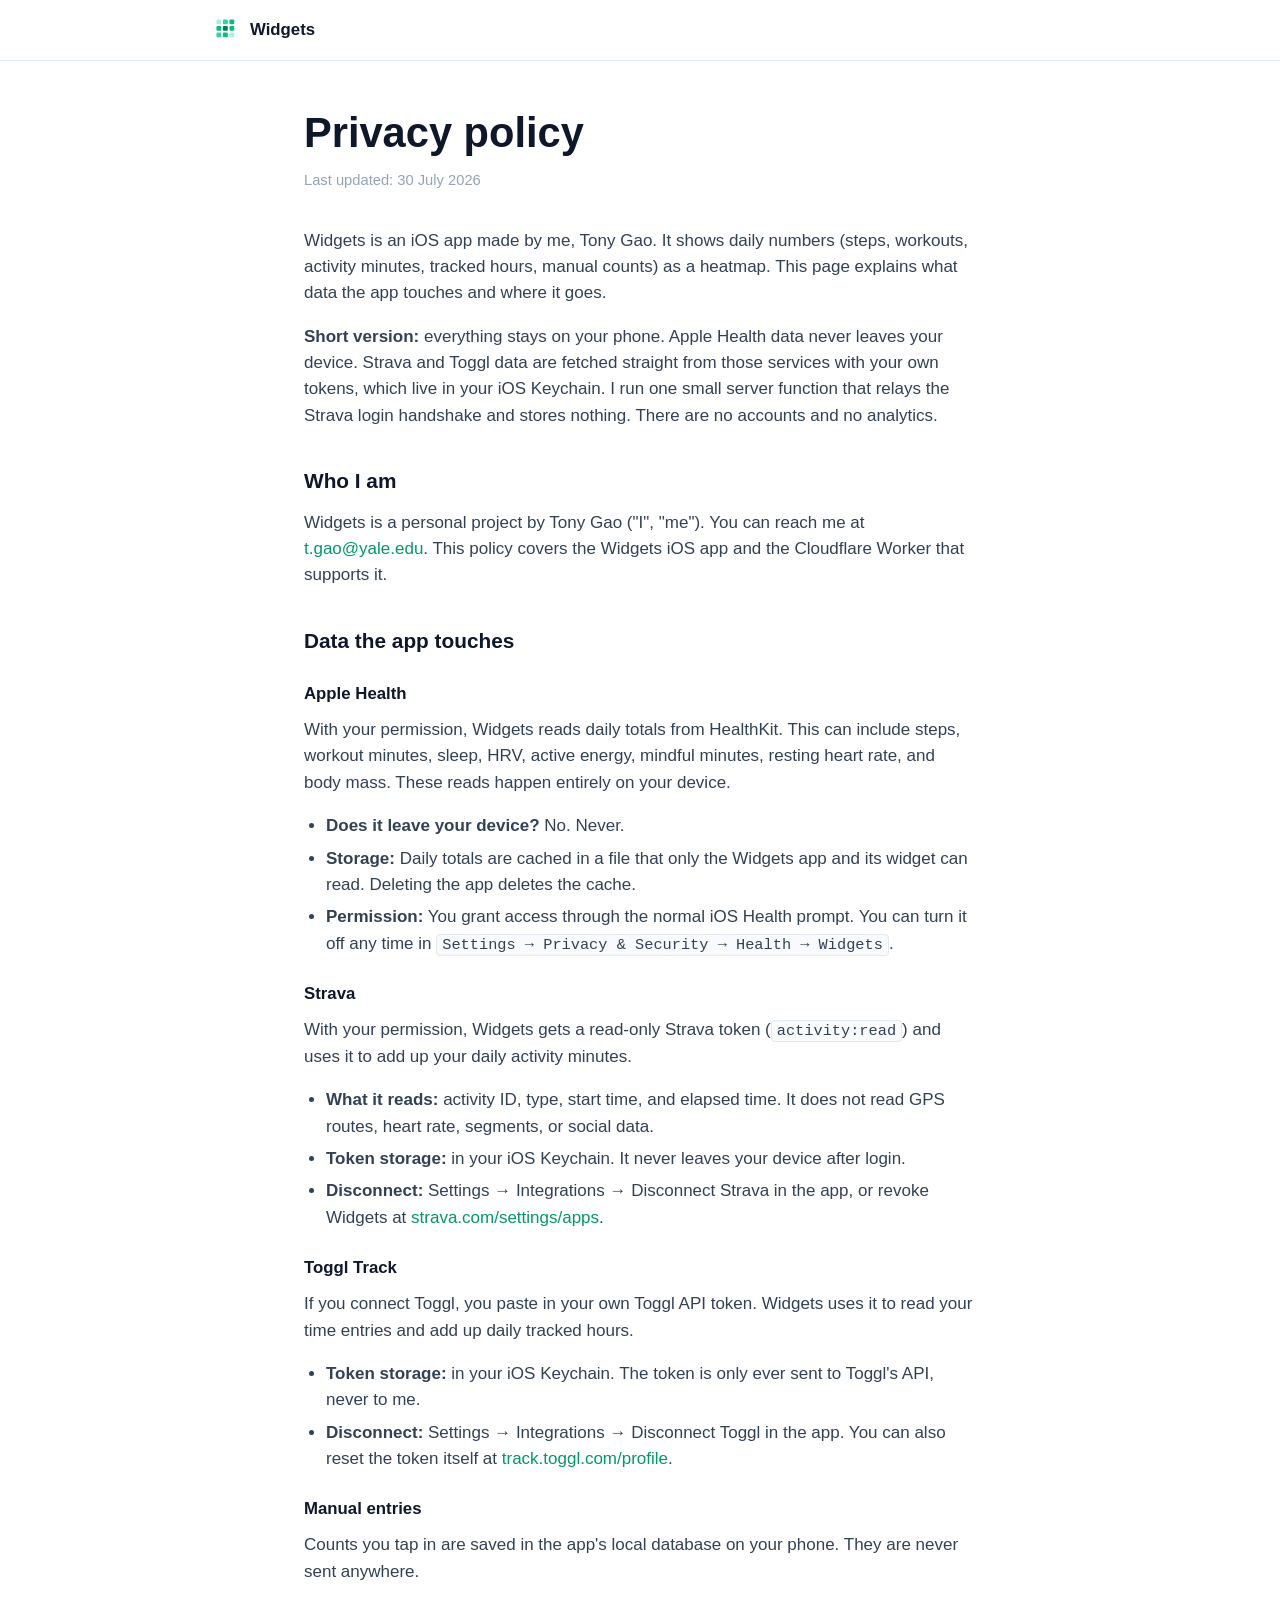
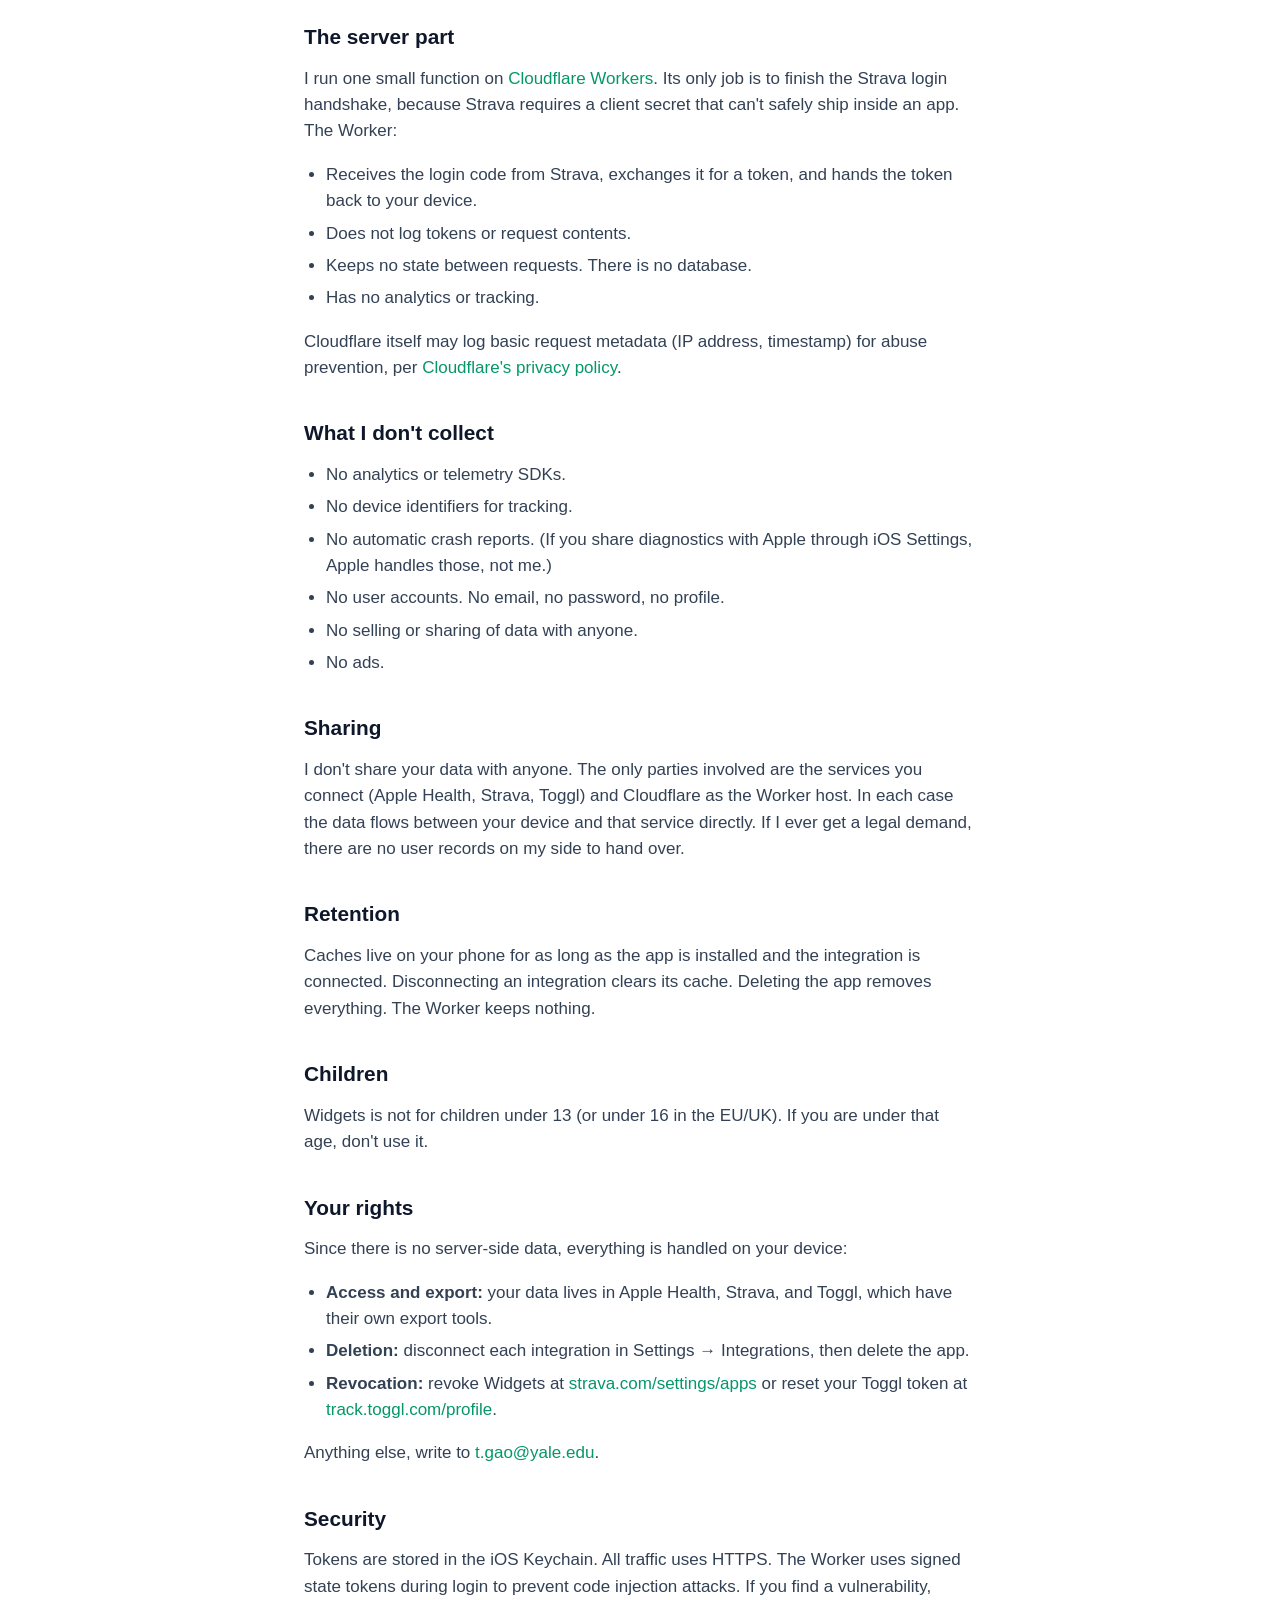
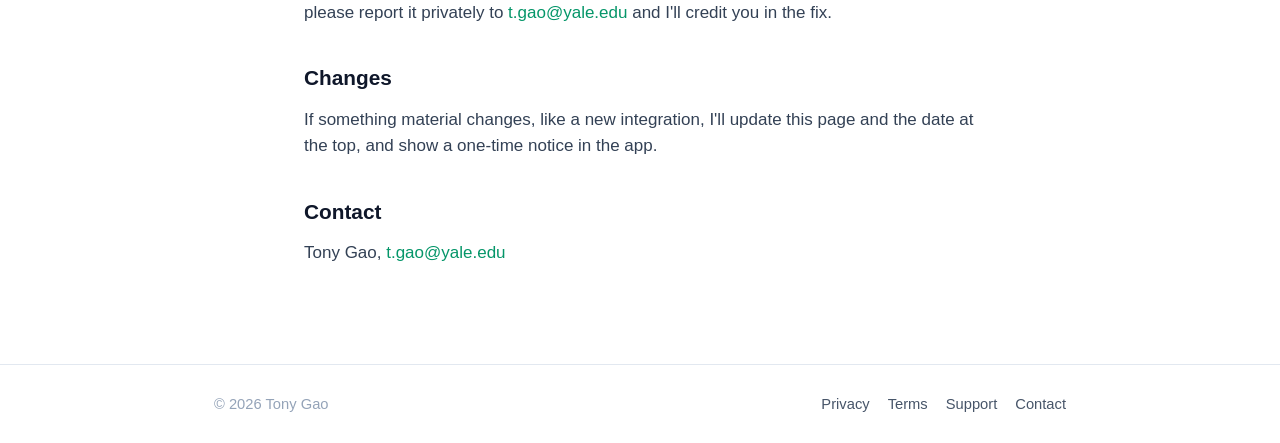
==== commit deb3a28d: "Rebrand site to Widgets; point URLs at widgets-site Product renamed from GridKit to Widgets (matches" ====
--- a/privacy.html
+++ b/privacy.html
@@ -3,8 +3,8 @@
 <head>
   <meta charset="UTF-8">
   <meta name="viewport" content="width=device-width, initial-scale=1.0">
-  <title>GridKit privacy policy</title>
-  <meta name="description" content="GridKit privacy policy. Health data stays on your device. Integration tokens are stored in your iOS Keychain.">
+  <title>Widgets privacy policy</title>
+  <meta name="description" content="Widgets privacy policy. Health data stays on your device. Integration tokens are stored in your iOS Keychain.">
   <link rel="icon" type="image/svg+xml" href="favicon.svg">
   <link rel="stylesheet" href="styles.css">
 </head>
@@ -23,7 +23,7 @@
           <rect x="11" y="19" width="6" height="6" rx="1.2" fill="#10b981"/>
           <rect x="19" y="19" width="6" height="6" rx="1.2" fill="#a7f3d0"/>
         </svg>
-        GridKit
+        Widgets
       </a>
     </div>
   </header>
@@ -33,7 +33,7 @@
     <p class="updated">Last updated: 30 July 2026</p>
 
     <p>
-      GridKit is an iOS app made by me, Tony Gao. It shows daily numbers
+      Widgets is an iOS app made by me, Tony Gao. It shows daily numbers
       (steps, workouts, activity minutes, tracked hours, manual counts) as a
       heatmap. This page explains what data the app touches and where it goes.
     </p>
@@ -49,16 +49,16 @@
 
     <h2>Who I am</h2>
     <p>
-      GridKit is a personal project by Tony Gao ("I", "me"). You can reach me
+      Widgets is a personal project by Tony Gao ("I", "me"). You can reach me
       at <a href="mailto:t.gao@yale.edu">t.gao@yale.edu</a>. This policy
-      covers the GridKit iOS app and the Cloudflare Worker that supports it.
+      covers the Widgets iOS app and the Cloudflare Worker that supports it.
     </p>
 
     <h2>Data the app touches</h2>
 
     <h3>Apple Health</h3>
     <p>
-      With your permission, GridKit reads daily totals from HealthKit. This
+      With your permission, Widgets reads daily totals from HealthKit. This
       can include steps, workout minutes, sleep, HRV, active energy, mindful
       minutes, resting heart rate, and body mass. These reads happen entirely
       on your device.
@@ -66,16 +66,16 @@
     <ul>
       <li><strong>Does it leave your device?</strong> No. Never.</li>
       <li><strong>Storage:</strong> Daily totals are cached in a file that
-        only the GridKit app and its widget can read. Deleting the app
+        only the Widgets app and its widget can read. Deleting the app
         deletes the cache.</li>
       <li><strong>Permission:</strong> You grant access through the normal
         iOS Health prompt. You can turn it off any time in
-        <code>Settings → Privacy &amp; Security → Health → GridKit</code>.</li>
+        <code>Settings → Privacy &amp; Security → Health → Widgets</code>.</li>
     </ul>
 
     <h3>Strava</h3>
     <p>
-      With your permission, GridKit gets a read-only Strava token
+      With your permission, Widgets gets a read-only Strava token
       (<code>activity:read</code>) and uses it to add up your daily activity
       minutes.
     </p>
@@ -86,13 +86,13 @@
       <li><strong>Token storage:</strong> in your iOS Keychain. It never
         leaves your device after login.</li>
       <li><strong>Disconnect:</strong> Settings → Integrations → Disconnect
-        Strava in the app, or revoke GridKit at
+        Strava in the app, or revoke Widgets at
         <a href="https://www.strava.com/settings/apps" rel="noopener">strava.com/settings/apps</a>.</li>
     </ul>
 
     <h3>Toggl Track</h3>
     <p>
-      If you connect Toggl, you paste in your own Toggl API token. GridKit
+      If you connect Toggl, you paste in your own Toggl API token. Widgets
       uses it to read your time entries and add up daily tracked hours.
     </p>
     <ul>
@@ -159,7 +159,7 @@
 
     <h2>Children</h2>
     <p>
-      GridKit is not for children under 13 (or under 16 in the EU/UK). If you
+      Widgets is not for children under 13 (or under 16 in the EU/UK). If you
       are under that age, don't use it.
     </p>
 
@@ -173,7 +173,7 @@
         Health, Strava, and Toggl, which have their own export tools.</li>
       <li><strong>Deletion:</strong> disconnect each integration in Settings
         → Integrations, then delete the app.</li>
-      <li><strong>Revocation:</strong> revoke GridKit at
+      <li><strong>Revocation:</strong> revoke Widgets at
         <a href="https://www.strava.com/settings/apps" rel="noopener">strava.com/settings/apps</a>
         or reset your Toggl token at
         <a href="https://track.toggl.com/profile" rel="noopener">track.toggl.com/profile</a>.</li>
